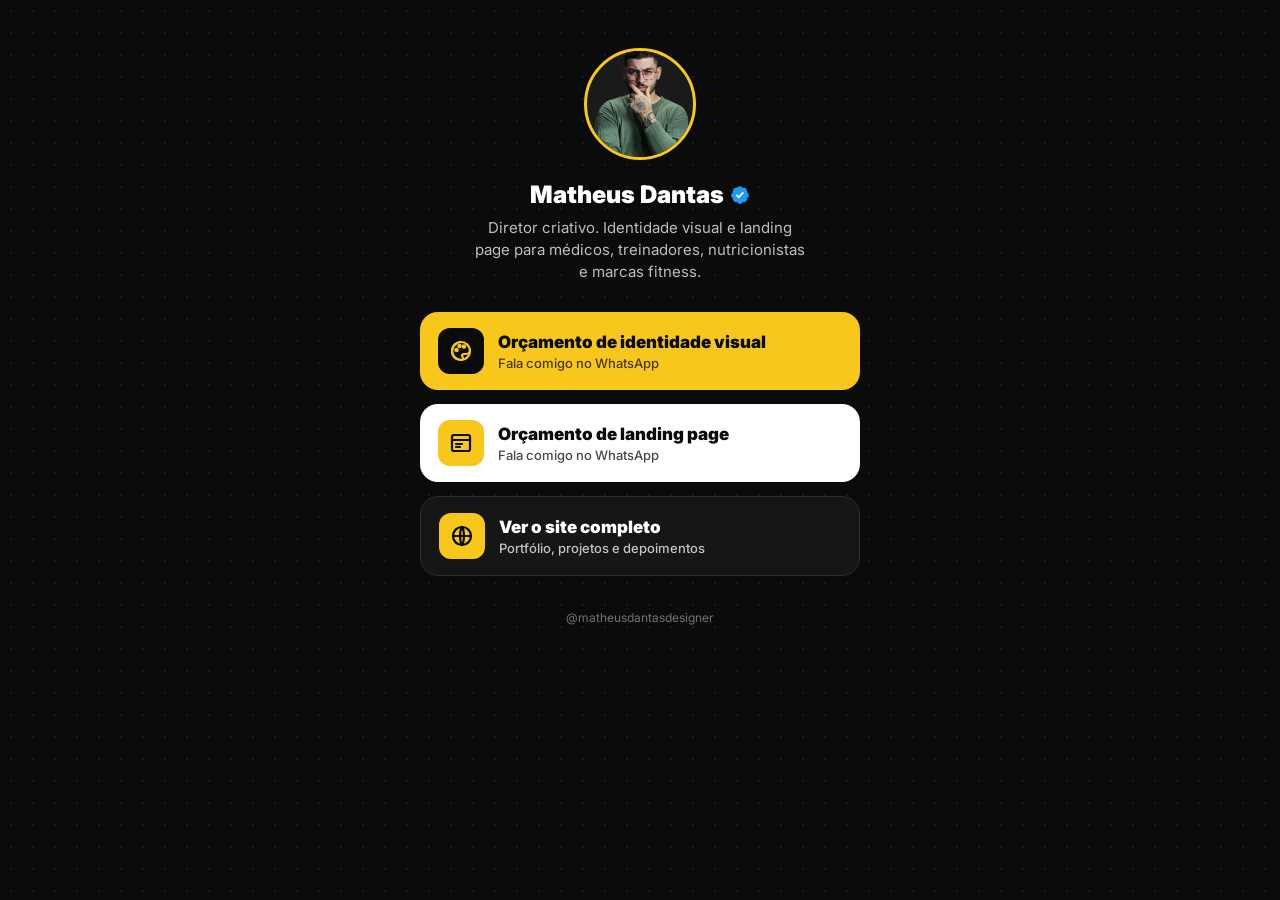
==== links/index.html @ d67ddf91 "Página de links para a bio do Instagram Co-Authored-By: Claude Opus 5.5 <noreply@anthropic.com> Clau" ====
<!DOCTYPE html>
<html lang="pt-BR"><head><meta charset="utf-8">
<meta name="viewport" content="width=device-width,initial-scale=1">
<title>Matheus Dantas | Links</title>
<meta name="description" content="Identidade visual e landing page para marcas de saúde e fitness.">
<meta property="og:title" content="Matheus Dantas | Diretor Criativo">
<meta property="og:image" content="https://matheusdantas.pages.dev/assets/matheus-recorte.webp">
<link rel="preconnect" href="https://fonts.googleapis.com"><link href="https://fonts.googleapis.com/css2?family=Inter:wght@500;700;900&display=swap" rel="stylesheet">
<style>
*{margin:0;box-sizing:border-box}
body{min-height:100vh;background:#0b0b0b;color:#fff;font-family:Inter,system-ui,sans-serif;display:flex;justify-content:center;padding:48px 20px 40px;
background-image:radial-gradient(#ffffff12 1.5px,transparent 1.5px);background-size:22px 22px}
main{width:100%;max-width:440px;text-align:center}
.av{width:112px;height:112px;border-radius:50%;object-fit:cover;object-position:50% 15%;border:3px solid #f7c71b;background:#1a1a1a}
h1{font-size:24px;font-weight:900;margin-top:16px;display:flex;align-items:center;justify-content:center;gap:6px}
h1 svg{width:20px;height:20px}
.bio{color:#b9bfc5;font-size:15px;line-height:1.45;margin:8px auto 0;max-width:330px}
nav{margin-top:30px;display:flex;flex-direction:column;gap:14px}
a.b{display:flex;align-items:center;gap:14px;text-decoration:none;border-radius:18px;padding:16px 18px;text-align:left;transition:transform .15s ease}
a.b:active{transform:scale(.98)}
a.b:focus-visible{outline:3px solid #fff;outline-offset:3px}
.ic{flex:none;width:46px;height:46px;border-radius:12px;display:flex;align-items:center;justify-content:center}
.t{font-weight:900;font-size:17px} .s{font-size:13px;margin-top:3px;opacity:.75;font-weight:500}
.y{background:#f7c71b;color:#0b0b0b} .y .ic{background:#0b0b0b}
.w{background:#fff;color:#0b0b0b} .w .ic{background:#f7c71b}
.k{background:#161616;color:#fff;border:1.5px solid #2c2c2c} .k .ic{background:#f7c71b}
footer{margin-top:34px;font-size:12px;color:#6d747b}
@media (prefers-reduced-motion:reduce){a.b{transition:none}}
</style></head><body><main>
<img class="av" src="/assets/matheus-recorte.webp" alt="Matheus Dantas">
<h1>Matheus Dantas <svg viewBox="0 0 24 24"><path fill="#1d9bf0" d="M22.5 12.5c0-1.58-.88-2.95-2.18-3.66.15-.44.23-.91.23-1.4 0-2.21-1.71-4-3.82-4-.47 0-.92.08-1.34.25C14.77 2.38 13.48 1.5 12 1.5s-2.76.88-3.39 2.19c-.42-.17-.87-.25-1.34-.25-2.11 0-3.82 1.79-3.82 4 0 .49.08.96.23 1.4C2.38 9.55 1.5 10.92 1.5 12.5c0 1.5.83 2.81 2.04 3.54-.04.24-.04.48-.04.72 0 2.21 1.71 4 3.82 4 .47 0 .92-.09 1.34-.25.63 1.31 1.92 2.19 3.34 2.19s2.71-.88 3.34-2.19c.42.16.87.25 1.34.25 2.11 0 3.82-1.79 3.82-4 0-.24 0-.48-.04-.72 1.21-.73 2.04-2.04 2.04-3.54z"/><path fill="#fff" d="M10.54 16.2 6.8 12.46l1.41-1.41 2.26 2.26 4.83-5.18 1.46 1.36z"/></svg></h1>
<p class="bio">Diretor criativo. Identidade visual e landing page para médicos, treinadores, nutricionistas e marcas fitness.</p>
<nav>
<a class="b y" href="https://wa.me/5521979514356?text=Ol%C3%A1%20Matheus%21%20Vim%20pelo%20seu%20Instagram%20e%20quero%20saber%20mais%20sobre%20identidade%20visual." target="_blank" rel="noopener"><span class="ic"><svg width="24" height="24" viewBox="0 0 24 24" fill="none" stroke="#f7c71b" stroke-width="2.2" stroke-linecap="round" stroke-linejoin="round"><circle cx="12" cy="12" r="9"/><path d="M12 3a9 9 0 0 0 0 18c1.5 0 2-1 2-2s-1-1.5-1-2.5 1-1.5 2-1.5h2a4 4 0 0 0 4-4"/><circle cx="7.5" cy="11" r="1.2" fill="#f7c71b"/><circle cx="10.5" cy="7" r="1.2" fill="#f7c71b"/><circle cx="15" cy="7.5" r="1.2" fill="#f7c71b"/></svg></span><span><div class="t">Orçamento de identidade visual</div><div class="s">Fala comigo no WhatsApp</div></span></a>
<a class="b w" href="https://wa.me/5521979514356?text=Ol%C3%A1%20Matheus%21%20Vim%20pelo%20seu%20Instagram%20e%20quero%20saber%20mais%20sobre%20landing%20page." target="_blank" rel="noopener"><span class="ic"><svg width="24" height="24" viewBox="0 0 24 24" fill="none" stroke="#0b0b0b" stroke-width="2.2" stroke-linecap="round" stroke-linejoin="round"><rect x="3" y="4" width="18" height="16" rx="2"/><path d="M3 9h18M7 13h6M7 16h4"/></svg></span><span><div class="t">Orçamento de landing page</div><div class="s">Fala comigo no WhatsApp</div></span></a>
<a class="b k" href="https://matheusdantas.pages.dev/"><span class="ic"><svg width="24" height="24" viewBox="0 0 24 24" fill="none" stroke="#0b0b0b" stroke-width="2.2" stroke-linecap="round" stroke-linejoin="round"><circle cx="12" cy="12" r="9"/><path d="M3 12h18M12 3c2.5 2.7 2.5 15.3 0 18M12 3c-2.5 2.7-2.5 15.3 0 18"/></svg></span><span><div class="t">Ver o site completo</div><div class="s">Portfólio, projetos e depoimentos</div></span></a>
</nav>
<footer>@matheusdantasdesigner</footer>
</main></body></html>
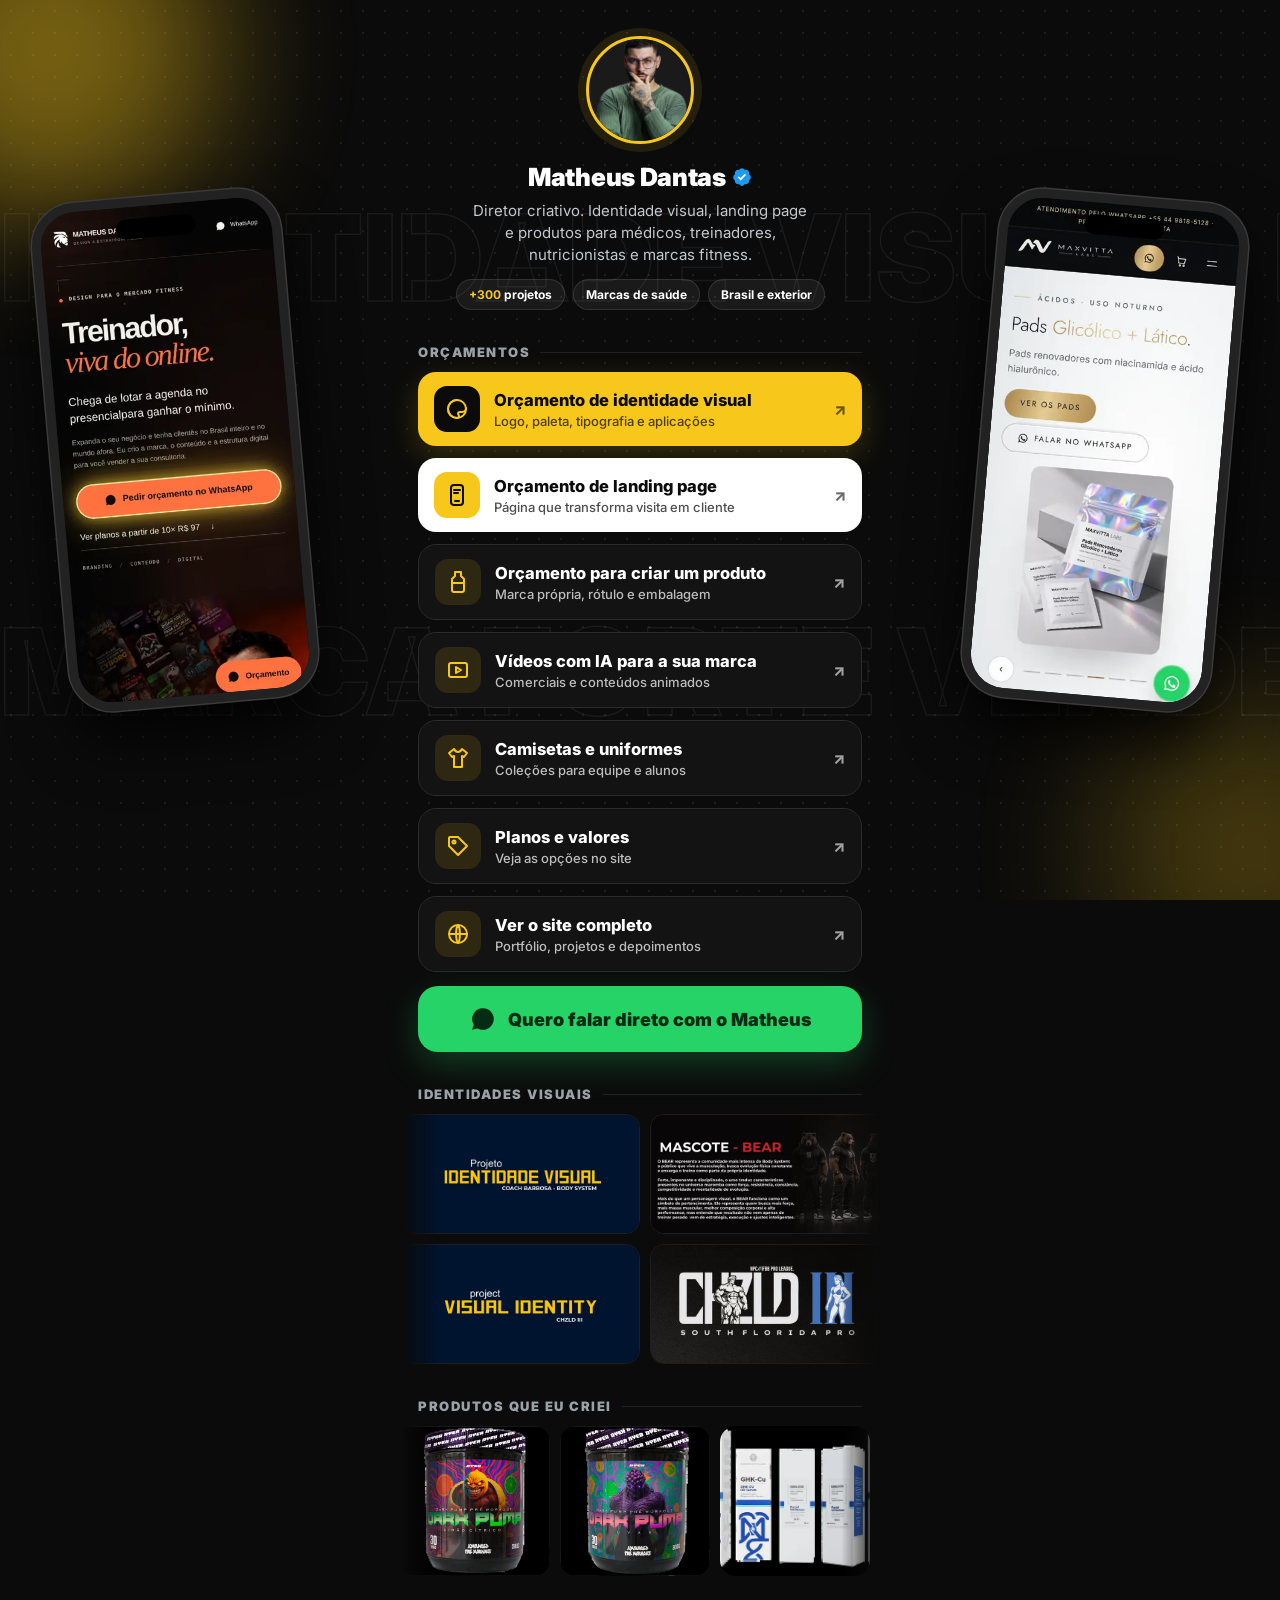
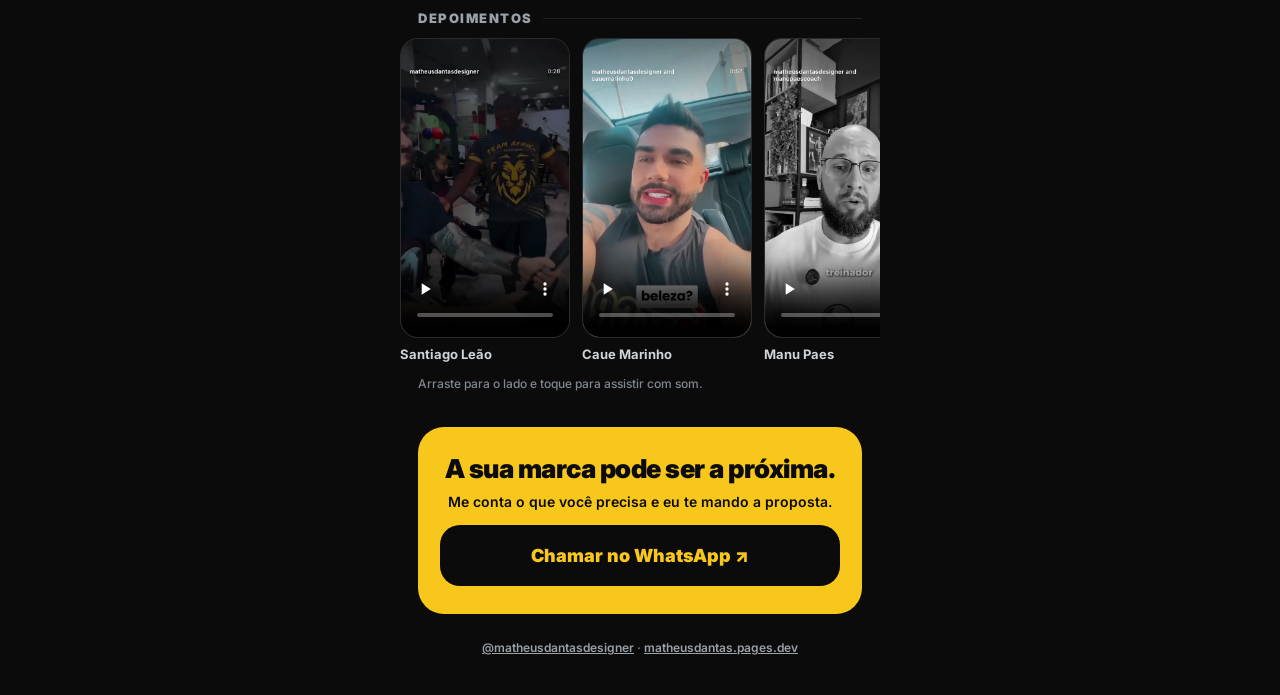
==== commit 32d5184e: "Página de links completa: mais opções, celulares, portfólio e depoimentos Co-Authored-By: Claude Opu" ====
--- a/links/index.html
+++ b/links/index.html
@@ -1,39 +1,115 @@
 <!DOCTYPE html>
 <html lang="pt-BR"><head><meta charset="utf-8">
-<meta name="viewport" content="width=device-width,initial-scale=1">
+<meta name="viewport" content="width=device-width,initial-scale=1,viewport-fit=cover">
 <title>Matheus Dantas | Links</title>
-<meta name="description" content="Identidade visual e landing page para marcas de saúde e fitness.">
+<meta name="description" content="Identidade visual, landing page e produtos para médicos, treinadores, nutricionistas e marcas fitness.">
 <meta property="og:title" content="Matheus Dantas | Diretor Criativo">
 <meta property="og:image" content="https://matheusdantas.pages.dev/assets/matheus-recorte.webp">
-<link rel="preconnect" href="https://fonts.googleapis.com"><link href="https://fonts.googleapis.com/css2?family=Inter:wght@500;700;900&display=swap" rel="stylesheet">
+<meta name="theme-color" content="#0b0b0b">
+<link rel="preconnect" href="https://fonts.googleapis.com"><link href="https://fonts.googleapis.com/css2?family=Inter:wght@500;600;800;900&display=swap" rel="stylesheet">
 <style>
+:root{--y:#f7c71b;--k:#0b0b0b}
 *{margin:0;box-sizing:border-box}
-body{min-height:100vh;background:#0b0b0b;color:#fff;font-family:Inter,system-ui,sans-serif;display:flex;justify-content:center;padding:48px 20px 40px;
-background-image:radial-gradient(#ffffff12 1.5px,transparent 1.5px);background-size:22px 22px}
-main{width:100%;max-width:440px;text-align:center}
-.av{width:112px;height:112px;border-radius:50%;object-fit:cover;object-position:50% 15%;border:3px solid #f7c71b;background:#1a1a1a}
-h1{font-size:24px;font-weight:900;margin-top:16px;display:flex;align-items:center;justify-content:center;gap:6px}
-h1 svg{width:20px;height:20px}
-.bio{color:#b9bfc5;font-size:15px;line-height:1.45;margin:8px auto 0;max-width:330px}
-nav{margin-top:30px;display:flex;flex-direction:column;gap:14px}
-a.b{display:flex;align-items:center;gap:14px;text-decoration:none;border-radius:18px;padding:16px 18px;text-align:left;transition:transform .15s ease}
-a.b:active{transform:scale(.98)}
-a.b:focus-visible{outline:3px solid #fff;outline-offset:3px}
-.ic{flex:none;width:46px;height:46px;border-radius:12px;display:flex;align-items:center;justify-content:center}
-.t{font-weight:900;font-size:17px} .s{font-size:13px;margin-top:3px;opacity:.75;font-weight:500}
-.y{background:#f7c71b;color:#0b0b0b} .y .ic{background:#0b0b0b}
-.w{background:#fff;color:#0b0b0b} .w .ic{background:#f7c71b}
-.k{background:#161616;color:#fff;border:1.5px solid #2c2c2c} .k .ic{background:#f7c71b}
-footer{margin-top:34px;font-size:12px;color:#6d747b}
-@media (prefers-reduced-motion:reduce){a.b{transition:none}}
-</style></head><body><main>
+html{scroll-behavior:smooth}
+body{background:var(--k);color:#fff;font-family:Inter,system-ui,sans-serif;overflow-x:hidden;-webkit-font-smoothing:antialiased}
+.bg{position:fixed;inset:0;z-index:0;pointer-events:none;overflow:hidden}
+.bg:before{content:"";position:absolute;inset:0;background-image:radial-gradient(#ffffff14 1.5px,transparent 1.5px);background-size:22px 22px}
+.orb{position:absolute;border-radius:50%;filter:blur(70px);opacity:.45}
+.o1{width:340px;height:340px;background:var(--y);top:-120px;left:-120px;animation:fl 14s ease-in-out infinite}
+.o2{width:300px;height:300px;background:#f7c71b88;bottom:-100px;right:-120px;animation:fl 18s ease-in-out infinite reverse}
+@keyframes fl{50%{transform:translate(60px,80px) scale(1.15)}}
+.ghost{position:absolute;left:0;white-space:nowrap;font:900 120px/1 Inter;color:transparent;-webkit-text-stroke:1.5px #ffffff10;animation:gh 60s linear infinite}
+@keyframes gh{to{transform:translateX(-50%)}}
+main{position:relative;z-index:2;max-width:480px;margin:0 auto;padding:36px 18px 40px}
+.top{text-align:center}
+.av{width:108px;height:108px;border-radius:50%;object-fit:cover;object-position:50% 12%;border:3px solid var(--y);background:#1a1a1a;box-shadow:0 0 0 8px #f7c71b1c}
+h1{font-size:25px;font-weight:900;margin-top:14px;display:flex;align-items:center;justify-content:center;gap:6px;letter-spacing:-.3px}
+.vf{width:20px;height:20px}
+.bio{color:#c3c8cd;font-size:15px;line-height:1.45;margin:8px auto 0;max-width:340px}
+.chips{display:flex;justify-content:center;gap:8px;margin-top:14px;flex-wrap:wrap}
+.chips span{font:700 12px Inter;padding:7px 12px;border-radius:30px;background:#ffffff10;border:1px solid #ffffff1c}
+.chips span b{color:var(--y)}
+.duo{display:flex;justify-content:center;gap:16px;margin:28px 0 6px;position:relative}
+.ph{width:148px;height:300px;border-radius:30px;background:#111;border:6px solid #222;box-shadow:0 0 0 1.5px #3a3a3a,0 30px 60px #000c;overflow:hidden;position:relative}
+.ph:before{content:"";position:absolute;top:7px;left:50%;width:46px;height:12px;margin-left:-23px;background:#000;border-radius:10px;z-index:2}
+.scr{position:absolute;inset:0;overflow:hidden;border-radius:24px}
+.scr img{width:100%;display:block;animation:sc 26s ease-in-out infinite alternate}
+.p2 .scr img{animation-duration:30s;animation-delay:-8s}
+@keyframes sc{0%,6%{transform:translateY(0)}100%{transform:translateY(calc(-100% + 288px))}}
+.duo .p1{transform:rotate(-6deg) translateY(10px)} .duo .p2{transform:rotate(6deg) translateY(10px)}
+.duo .lb{position:absolute;bottom:-14px;left:50%;transform:translateX(-50%);background:var(--y);color:var(--k);font:900 12px Inter;padding:7px 14px;border-radius:20px;white-space:nowrap;z-index:3}
+.side{display:none}
+h2{font:900 13px Inter;letter-spacing:1.5px;color:#9aa1a8;margin:34px 0 12px;display:flex;align-items:center;gap:10px}
+h2:after{content:"";flex:1;height:1px;background:#ffffff18}
+nav{display:flex;flex-direction:column;gap:12px}
+a.b{display:flex;align-items:center;gap:14px;text-decoration:none;border-radius:18px;padding:14px 16px;transition:transform .15s ease,box-shadow .15s ease}
+a.b:hover{transform:translateY(-2px)} a.b:active{transform:scale(.98)}
+a.b:focus-visible,.cta:focus-visible{outline:3px solid #fff;outline-offset:3px}
+.ic{flex:none;width:46px;height:46px;border-radius:13px;display:flex;align-items:center;justify-content:center}
+.ic svg{width:24px;height:24px}
+.tx{flex:1;display:flex;flex-direction:column} .tx b{font-size:16.5px;font-weight:800} .tx small{font-size:13px;margin-top:3px;opacity:.72;font-weight:500}
+.ar{font-weight:800;opacity:.6}
+.y{background:var(--y);color:var(--k);box-shadow:0 10px 30px #f7c71b33} .y .ic{background:var(--k);color:var(--y)}
+.w{background:#fff;color:var(--k)} .w .ic{background:var(--y);color:var(--k)}
+.k{background:#151515e6;color:#fff;border:1px solid #2b2b2b;backdrop-filter:blur(6px)} .k .ic{background:#f7c71b1f;color:var(--y)}
+.cta{display:flex;align-items:center;justify-content:center;gap:12px;margin-top:14px;border-radius:20px;padding:20px;background:#25d366;color:#062b14;text-decoration:none;font:900 18px Inter;box-shadow:0 12px 34px #25d36640;animation:pu 2.2s ease-in-out infinite}
+.cta svg{width:26px;height:26px}
+@keyframes pu{50%{transform:scale(1.025)}}
+.mq{overflow:hidden;margin:0 -18px;-webkit-mask:linear-gradient(90deg,transparent,#000 8%,#000 92%,transparent);mask:linear-gradient(90deg,transparent,#000 8%,#000 92%,transparent)}
+.mq+.mq{margin-top:10px}
+.tr{display:flex;gap:10px;width:max-content;animation:mv 50s linear infinite}
+.rev .tr{animation-direction:reverse}
+@keyframes mv{to{transform:translateX(-50%)}}
+.id img{height:120px;width:240px;object-fit:cover;border-radius:14px;border:1px solid #ffffff14}
+.pl img{height:150px;width:150px;object-fit:cover;border-radius:16px;background:#151515}
+.dep{display:flex;gap:12px;overflow-x:auto;scroll-snap-type:x mandatory;margin:0 -18px;padding:0 18px 6px;scrollbar-width:none}
+.dep::-webkit-scrollbar{display:none}
+.dep figure{flex:none;width:170px;scroll-snap-align:start}
+.dep video{width:170px;height:300px;object-fit:cover;border-radius:18px;background:#151515;border:1px solid #ffffff18;display:block}
+.dep figcaption{font:700 13px Inter;margin-top:8px;color:#d0d4d8}
+.hint{font:500 12px Inter;color:#80878e;margin-top:8px}
+.end{margin-top:36px;text-align:center;background:var(--y);color:var(--k);border-radius:26px;padding:28px 22px}
+.end h3{font:900 26px/1.1 Inter;letter-spacing:-.5px} .end p{font:600 14px/1.4 Inter;margin-top:8px}
+.end .cta{background:var(--k);color:var(--y);box-shadow:none;animation:none}
+footer{text-align:center;margin-top:26px;font:600 12px Inter;color:#6d747b} footer a{color:#9aa1a8}
+@media (min-width:1000px){
+ .duo{display:none}
+ .side{display:block;position:fixed;top:50%;z-index:1;transform:translateY(-50%)}
+ .side .ph{width:250px;height:510px;border-radius:44px;border-width:9px}
+ .side .ph:before{width:80px;height:20px;margin-left:-40px;top:12px}
+ .side .scr{border-radius:34px}
+ .side .scr img{animation-name:scD}
+ @keyframes scD{0%,6%{transform:translateY(0)}100%{transform:translateY(calc(-100% + 492px))}}
+ .sl{left:calc(50% - 590px)} .sl .ph{transform:rotate(-5deg)}
+ .sr{right:calc(50% - 590px)} .sr .ph{transform:rotate(5deg)}
+}
+@media (prefers-reduced-motion:reduce){*{animation:none!important;transition:none!important}}
+</style></head><body>
+<div class="bg"><div class="orb o1"></div><div class="orb o2"></div>
+<div class="ghost" style="top:22%">IDENTIDADE VISUAL · LANDING PAGE · PRODUTO · IDENTIDADE VISUAL · LANDING PAGE · PRODUTO · </div>
+<div class="ghost" style="top:68%;animation-direction:reverse">MARCA FORTE VENDE MAIS · MARCA FORTE VENDE MAIS · MARCA FORTE VENDE MAIS · </div></div>
+<div class="side sl"><div class="ph p1"><div class="scr"><img src="lp1.webp" alt="Landing page criada por Matheus Dantas"></div></div></div><div class="side sr"><div class="ph p2"><div class="scr"><img src="lp2.webp" alt="Landing page criada por Matheus Dantas"></div></div></div>
+<main>
+<header class="top">
 <img class="av" src="/assets/matheus-recorte.webp" alt="Matheus Dantas">
-<h1>Matheus Dantas <svg viewBox="0 0 24 24"><path fill="#1d9bf0" d="M22.5 12.5c0-1.58-.88-2.95-2.18-3.66.15-.44.23-.91.23-1.4 0-2.21-1.71-4-3.82-4-.47 0-.92.08-1.34.25C14.77 2.38 13.48 1.5 12 1.5s-2.76.88-3.39 2.19c-.42-.17-.87-.25-1.34-.25-2.11 0-3.82 1.79-3.82 4 0 .49.08.96.23 1.4C2.38 9.55 1.5 10.92 1.5 12.5c0 1.5.83 2.81 2.04 3.54-.04.24-.04.48-.04.72 0 2.21 1.71 4 3.82 4 .47 0 .92-.09 1.34-.25.63 1.31 1.92 2.19 3.34 2.19s2.71-.88 3.34-2.19c.42.16.87.25 1.34.25 2.11 0 3.82-1.79 3.82-4 0-.24 0-.48-.04-.72 1.21-.73 2.04-2.04 2.04-3.54z"/><path fill="#fff" d="M10.54 16.2 6.8 12.46l1.41-1.41 2.26 2.26 4.83-5.18 1.46 1.36z"/></svg></h1>
-<p class="bio">Diretor criativo. Identidade visual e landing page para médicos, treinadores, nutricionistas e marcas fitness.</p>
-<nav>
-<a class="b y" href="https://wa.me/5521979514356?text=Ol%C3%A1%20Matheus%21%20Vim%20pelo%20seu%20Instagram%20e%20quero%20saber%20mais%20sobre%20identidade%20visual." target="_blank" rel="noopener"><span class="ic"><svg width="24" height="24" viewBox="0 0 24 24" fill="none" stroke="#f7c71b" stroke-width="2.2" stroke-linecap="round" stroke-linejoin="round"><circle cx="12" cy="12" r="9"/><path d="M12 3a9 9 0 0 0 0 18c1.5 0 2-1 2-2s-1-1.5-1-2.5 1-1.5 2-1.5h2a4 4 0 0 0 4-4"/><circle cx="7.5" cy="11" r="1.2" fill="#f7c71b"/><circle cx="10.5" cy="7" r="1.2" fill="#f7c71b"/><circle cx="15" cy="7.5" r="1.2" fill="#f7c71b"/></svg></span><span><div class="t">Orçamento de identidade visual</div><div class="s">Fala comigo no WhatsApp</div></span></a>
-<a class="b w" href="https://wa.me/5521979514356?text=Ol%C3%A1%20Matheus%21%20Vim%20pelo%20seu%20Instagram%20e%20quero%20saber%20mais%20sobre%20landing%20page." target="_blank" rel="noopener"><span class="ic"><svg width="24" height="24" viewBox="0 0 24 24" fill="none" stroke="#0b0b0b" stroke-width="2.2" stroke-linecap="round" stroke-linejoin="round"><rect x="3" y="4" width="18" height="16" rx="2"/><path d="M3 9h18M7 13h6M7 16h4"/></svg></span><span><div class="t">Orçamento de landing page</div><div class="s">Fala comigo no WhatsApp</div></span></a>
-<a class="b k" href="https://matheusdantas.pages.dev/"><span class="ic"><svg width="24" height="24" viewBox="0 0 24 24" fill="none" stroke="#0b0b0b" stroke-width="2.2" stroke-linecap="round" stroke-linejoin="round"><circle cx="12" cy="12" r="9"/><path d="M3 12h18M12 3c2.5 2.7 2.5 15.3 0 18M12 3c-2.5 2.7-2.5 15.3 0 18"/></svg></span><span><div class="t">Ver o site completo</div><div class="s">Portfólio, projetos e depoimentos</div></span></a>
-</nav>
-<footer>@matheusdantasdesigner</footer>
-</main></body></html>+<h1>Matheus Dantas <svg class="vf" viewBox="0 0 24 24"><path fill="#1d9bf0" d="M22.5 12.5c0-1.58-.88-2.95-2.18-3.66.15-.44.23-.91.23-1.4 0-2.21-1.71-4-3.82-4-.47 0-.92.08-1.34.25C14.77 2.38 13.48 1.5 12 1.5s-2.76.88-3.39 2.19c-.42-.17-.87-.25-1.34-.25-2.11 0-3.82 1.79-3.82 4 0 .49.08.96.23 1.4C2.38 9.55 1.5 10.92 1.5 12.5c0 1.5.83 2.81 2.04 3.54-.04.24-.04.48-.04.72 0 2.21 1.71 4 3.82 4 .47 0 .92-.09 1.34-.25.63 1.31 1.92 2.19 3.34 2.19s2.71-.88 3.34-2.19c.42.16.87.25 1.34.25 2.11 0 3.82-1.79 3.82-4 0-.24 0-.48-.04-.72 1.21-.73 2.04-2.04 2.04-3.54z"/><path fill="#fff" d="M10.54 16.2 6.8 12.46l1.41-1.41 2.26 2.26 4.83-5.18 1.46 1.36z"/></svg></h1>
+<p class="bio">Diretor criativo. Identidade visual, landing page e produtos para médicos, treinadores, nutricionistas e marcas fitness.</p>
+<div class="chips"><span><b>+300</b> projetos</span><span>Marcas de saúde</span><span>Brasil e exterior</span></div>
+</header>
+<div class="duo"><div class="ph p1"><div class="scr"><img src="lp1.webp" alt="Landing page criada por Matheus Dantas"></div></div><div class="ph p2"><div class="scr"><img src="lp2.webp" alt="Landing page criada por Matheus Dantas"></div></div><span class="lb">LANDING PAGES QUE EU CRIEI</span></div>
+<h2>ORÇAMENTOS</h2>
+<nav><a class="b y" href="https://wa.me/5521979514356?text=Ol%C3%A1%20Matheus%21%20Vim%20pelo%20seu%20Instagram%20e%20quero%20saber%20mais%20sobre%20identidade%20visual." target=_blank rel=noopener><span class="ic"><svg viewBox="0 0 24 24" fill="none" stroke="currentColor" stroke-width="2" stroke-linecap="round" stroke-linejoin="round"><circle cx="12" cy="12" r="9"/><path d="M12 3a9 9 0 0 0 0 18c1.5 0 2-1 2-2s-1-1.5-1-2.5 1-1.5 2-1.5h2a4 4 0 0 0 4-4"/></svg></span><span class="tx"><b>Orçamento de identidade visual</b><small>Logo, paleta, tipografia e aplicações</small></span><span class="ar">↗</span></a><a class="b w" href="https://wa.me/5521979514356?text=Ol%C3%A1%20Matheus%21%20Vim%20pelo%20seu%20Instagram%20e%20quero%20saber%20mais%20sobre%20landing%20page." target=_blank rel=noopener><span class="ic"><svg viewBox="0 0 24 24" fill="none" stroke="currentColor" stroke-width="2" stroke-linecap="round" stroke-linejoin="round"><rect x="6" y="2" width="12" height="20" rx="3"/><path d="M10 18h4M9 7h6M9 10h4"/></svg></span><span class="tx"><b>Orçamento de landing page</b><small>Página que transforma visita em cliente</small></span><span class="ar">↗</span></a><a class="b k" href="https://wa.me/5521979514356?text=Ol%C3%A1%20Matheus%21%20Vim%20pelo%20seu%20Instagram%20e%20quero%20criar%20um%20produto%20com%20a%20minha%20marca." target=_blank rel=noopener><span class="ic"><svg viewBox="0 0 24 24" fill="none" stroke="currentColor" stroke-width="2" stroke-linecap="round" stroke-linejoin="round"><path d="M9 2h6v4l3 3v11a2 2 0 0 1-2 2H8a2 2 0 0 1-2-2V9l3-3z"/><path d="M6 13h12"/></svg></span><span class="tx"><b>Orçamento para criar um produto</b><small>Marca própria, rótulo e embalagem</small></span><span class="ar">↗</span></a><a class="b k" href="https://wa.me/5521979514356?text=Ol%C3%A1%20Matheus%21%20Vim%20pelo%20seu%20Instagram%20e%20quero%20v%C3%ADdeos%20com%20IA%20para%20a%20minha%20marca." target=_blank rel=noopener><span class="ic"><svg viewBox="0 0 24 24" fill="none" stroke="currentColor" stroke-width="2" stroke-linecap="round" stroke-linejoin="round"><rect x="3" y="5" width="18" height="14" rx="2"/><path d="M10 9l5 3-5 3z"/></svg></span><span class="tx"><b>Vídeos com IA para a sua marca</b><small>Comerciais e conteúdos animados</small></span><span class="ar">↗</span></a><a class="b k" href="https://wa.me/5521979514356?text=Ol%C3%A1%20Matheus%21%20Vim%20pelo%20seu%20Instagram%20e%20quero%20camisetas%20para%20a%20minha%20marca." target=_blank rel=noopener><span class="ic"><svg viewBox="0 0 24 24" fill="none" stroke="currentColor" stroke-width="2" stroke-linecap="round" stroke-linejoin="round"><path d="M8 3l-5 4 3 4 2-1v11h8V10l2 1 3-4-5-4c-1 2-2.5 3-4 3s-3-1-4-3z"/></svg></span><span class="tx"><b>Camisetas e uniformes</b><small>Coleções para equipe e alunos</small></span><span class="ar">↗</span></a><a class="b k" href="https://matheusdantas.pages.dev/#ofertas" target=_blank rel=noopener><span class="ic"><svg viewBox="0 0 24 24" fill="none" stroke="currentColor" stroke-width="2" stroke-linecap="round" stroke-linejoin="round"><path d="M3 12V4a1 1 0 0 1 1-1h8l9 9-9 9z"/><circle cx="8" cy="8" r="1.5"/></svg></span><span class="tx"><b>Planos e valores</b><small>Veja as opções no site</small></span><span class="ar">↗</span></a><a class="b k" href="https://matheusdantas.pages.dev/" target=_blank rel=noopener><span class="ic"><svg viewBox="0 0 24 24" fill="none" stroke="currentColor" stroke-width="2" stroke-linecap="round" stroke-linejoin="round"><circle cx="12" cy="12" r="9"/><path d="M3 12h18M12 3c2.5 2.7 2.5 15.3 0 18M12 3c-2.5 2.7-2.5 15.3 0 18"/></svg></span><span class="tx"><b>Ver o site completo</b><small>Portfólio, projetos e depoimentos</small></span><span class="ar">↗</span></a></nav>
+<a class="cta" href="https://wa.me/5521979514356?text=Ol%C3%A1%20Matheus%21%20Vim%20pelo%20seu%20Instagram%20e%20quero%20falar%20com%20voc%C3%AA." target="_blank" rel="noopener"><svg viewBox="0 0 24 24"><path fill="currentColor" d="M12 2a10 10 0 0 0-8.6 15.1L2 22l5-1.3A10 10 0 1 0 12 2Zm4.5 12.1c-.2-.1-1.5-.7-1.7-.8s-.4-.1-.6.1-.6.8-.8 1-.3.2-.5.1a6.7 6.7 0 0 1-3.3-2.9c-.3-.4.3-.4.7-1.3.1-.2 0-.3 0-.4l-.8-1.8c-.2-.5-.4-.4-.6-.4h-.5a1 1 0 0 0-.7.3 3 3 0 0 0-.9 2.2 5.2 5.2 0 0 0 1.1 2.8 11.9 11.9 0 0 0 4.6 4c1.7.7 2.4.8 3.2.7a2.8 2.8 0 0 0 1.8-1.3 2.3 2.3 0 0 0 .2-1.3c-.1-.1-.3-.2-.5-.3Z"/></svg>Quero falar direto com o Matheus</a>
+<h2>IDENTIDADES VISUAIS</h2>
+<div class="mq id"><div class="tr"><img src="g/barbosa-1.webp" alt="" loading="lazy" class=""><img src="g/barbosa-4.webp" alt="" loading="lazy" class=""><img src="g/barbosa-6.webp" alt="" loading="lazy" class=""><img src="g/barbosa-9.webp" alt="" loading="lazy" class=""><img src="g/bestbuilt-1.webp" alt="" loading="lazy" class=""><img src="g/bestbuilt-3.webp" alt="" loading="lazy" class=""><img src="g/bestbuilt-4.webp" alt="" loading="lazy" class=""><img src="g/bestbuilt-6.webp" alt="" loading="lazy" class=""><img src="g/caroline-1.webp" alt="" loading="lazy" class=""><img src="g/caroline-2.webp" alt="" loading="lazy" class=""><img src="g/caroline-3.webp" alt="" loading="lazy" class=""><img src="g/caroline-4.webp" alt="" loading="lazy" class=""><img src="g/barbosa-1.webp" alt="" loading="lazy" class=""><img src="g/barbosa-4.webp" alt="" loading="lazy" class=""><img src="g/barbosa-6.webp" alt="" loading="lazy" class=""><img src="g/barbosa-9.webp" alt="" loading="lazy" class=""><img src="g/bestbuilt-1.webp" alt="" loading="lazy" class=""><img src="g/bestbuilt-3.webp" alt="" loading="lazy" class=""><img src="g/bestbuilt-4.webp" alt="" loading="lazy" class=""><img src="g/bestbuilt-6.webp" alt="" loading="lazy" class=""><img src="g/caroline-1.webp" alt="" loading="lazy" class=""><img src="g/caroline-2.webp" alt="" loading="lazy" class=""><img src="g/caroline-3.webp" alt="" loading="lazy" class=""><img src="g/caroline-4.webp" alt="" loading="lazy" class=""></div></div><div class="mq id rev"><div class="tr"><img src="g/chzld-1.webp" alt="" loading="lazy" class=""><img src="g/chzld-3.webp" alt="" loading="lazy" class=""><img src="g/chzld-5.webp" alt="" loading="lazy" class=""><img src="g/chzld-6.webp" alt="" loading="lazy" class=""><img src="g/neuroceptix-1.webp" alt="" loading="lazy" class=""><img src="g/neuroceptix-2.webp" alt="" loading="lazy" class=""><img src="g/neuroceptix-3.webp" alt="" loading="lazy" class=""><img src="g/neuroceptix-4.webp" alt="" loading="lazy" class=""><img src="g/zonta-1.webp" alt="" loading="lazy" class=""><img src="g/zonta-2.webp" alt="" loading="lazy" class=""><img src="g/zonta-3.webp" alt="" loading="lazy" class=""><img src="g/zonta-4.webp" alt="" loading="lazy" class=""><img src="g/c-halloween.webp" alt="" loading="lazy" class=""><img src="g/c-hepa.webp" alt="" loading="lazy" class=""><img src="g/c-mascote.webp" alt="" loading="lazy" class=""><img src="g/c-rotulos.webp" alt="" loading="lazy" class=""><img src="g/c-whey.webp" alt="" loading="lazy" class=""><img src="g/chzld-1.webp" alt="" loading="lazy" class=""><img src="g/chzld-3.webp" alt="" loading="lazy" class=""><img src="g/chzld-5.webp" alt="" loading="lazy" class=""><img src="g/chzld-6.webp" alt="" loading="lazy" class=""><img src="g/neuroceptix-1.webp" alt="" loading="lazy" class=""><img src="g/neuroceptix-2.webp" alt="" loading="lazy" class=""><img src="g/neuroceptix-3.webp" alt="" loading="lazy" class=""><img src="g/neuroceptix-4.webp" alt="" loading="lazy" class=""><img src="g/zonta-1.webp" alt="" loading="lazy" class=""><img src="g/zonta-2.webp" alt="" loading="lazy" class=""><img src="g/zonta-3.webp" alt="" loading="lazy" class=""><img src="g/zonta-4.webp" alt="" loading="lazy" class=""><img src="g/c-halloween.webp" alt="" loading="lazy" class=""><img src="g/c-hepa.webp" alt="" loading="lazy" class=""><img src="g/c-mascote.webp" alt="" loading="lazy" class=""><img src="g/c-rotulos.webp" alt="" loading="lazy" class=""><img src="g/c-whey.webp" alt="" loading="lazy" class=""></div></div>
+<h2>PRODUTOS QUE EU CRIEI</h2>
+<div class="mq pl"><div class="tr"><img src="g/pl-dark-pump-limao.webp" alt="" loading="lazy" class=""><img src="g/pl-dark-pump-uva.webp" alt="" loading="lazy" class=""><img src="g/pl-ghk-cu-serum.webp" alt="" loading="lazy" class=""><img src="g/pl-mcz-muscle-gold.webp" alt="" loading="lazy" class=""><img src="g/pl-neuroceptix-viais.webp" alt="" loading="lazy" class=""><img src="g/pl-nyer-whey.webp" alt="" loading="lazy" class=""><img src="g/pl-dark-pump-limao.webp" alt="" loading="lazy" class=""><img src="g/pl-dark-pump-uva.webp" alt="" loading="lazy" class=""><img src="g/pl-ghk-cu-serum.webp" alt="" loading="lazy" class=""><img src="g/pl-mcz-muscle-gold.webp" alt="" loading="lazy" class=""><img src="g/pl-neuroceptix-viais.webp" alt="" loading="lazy" class=""><img src="g/pl-nyer-whey.webp" alt="" loading="lazy" class=""></div></div>
+<h2>DEPOIMENTOS</h2>
+<div class="dep"><figure><video src="/assets/depoimentos/santiago-leao.mp4" poster="/assets/depoimentos/santiago-leao.webp" preload="none" playsinline controls aria-label="Depoimento de Santiago Leão"></video><figcaption>Santiago Leão</figcaption></figure><figure><video src="/assets/depoimentos/caue-marinho.mp4" poster="/assets/depoimentos/caue-marinho.webp" preload="none" playsinline controls aria-label="Depoimento de Caue Marinho"></video><figcaption>Caue Marinho</figcaption></figure><figure><video src="/assets/depoimentos/manu-paes.mp4" poster="/assets/depoimentos/manu-paes.webp" preload="none" playsinline controls aria-label="Depoimento de Manu Paes"></video><figcaption>Manu Paes</figcaption></figure><figure><video src="/assets/depoimentos/yannis-stamoulis.mp4" poster="/assets/depoimentos/yannis-stamoulis.webp" preload="none" playsinline controls aria-label="Depoimento de Yannis Stamoulis"></video><figcaption>Yannis Stamoulis</figcaption></figure><figure><video src="/assets/depoimentos/leo-ruotolo.mp4" poster="/assets/depoimentos/leo-ruotolo.webp" preload="none" playsinline controls aria-label="Depoimento de Leo Ruotolo"></video><figcaption>Leo Ruotolo</figcaption></figure><figure><video src="/assets/depoimentos/mathias.mp4" poster="/assets/depoimentos/mathias.webp" preload="none" playsinline controls aria-label="Depoimento de Mathias"></video><figcaption>Mathias</figcaption></figure></div>
+<p class="hint">Arraste para o lado e toque para assistir com som.</p>
+<section class="end"><h3>A sua marca pode ser a próxima.</h3><p>Me conta o que você precisa e eu te mando a proposta.</p>
+<a class="cta" href="https://wa.me/5521979514356?text=Ol%C3%A1%20Matheus%21%20Vim%20pelo%20seu%20Instagram%20e%20quero%20falar%20com%20voc%C3%AA." target="_blank" rel="noopener">Chamar no WhatsApp ↗</a></section>
+<footer><a href="https://instagram.com/matheusdantasdesigner" target="_blank" rel="noopener">@matheusdantasdesigner</a> · <a href="https://matheusdantas.pages.dev/">matheusdantas.pages.dev</a></footer>
+</main>
+<script>document.querySelectorAll('.dep video').forEach(v=>v.addEventListener('play',()=>document.querySelectorAll('.dep video').forEach(o=>{if(o!==v)o.pause()})))</script>
+</body></html>
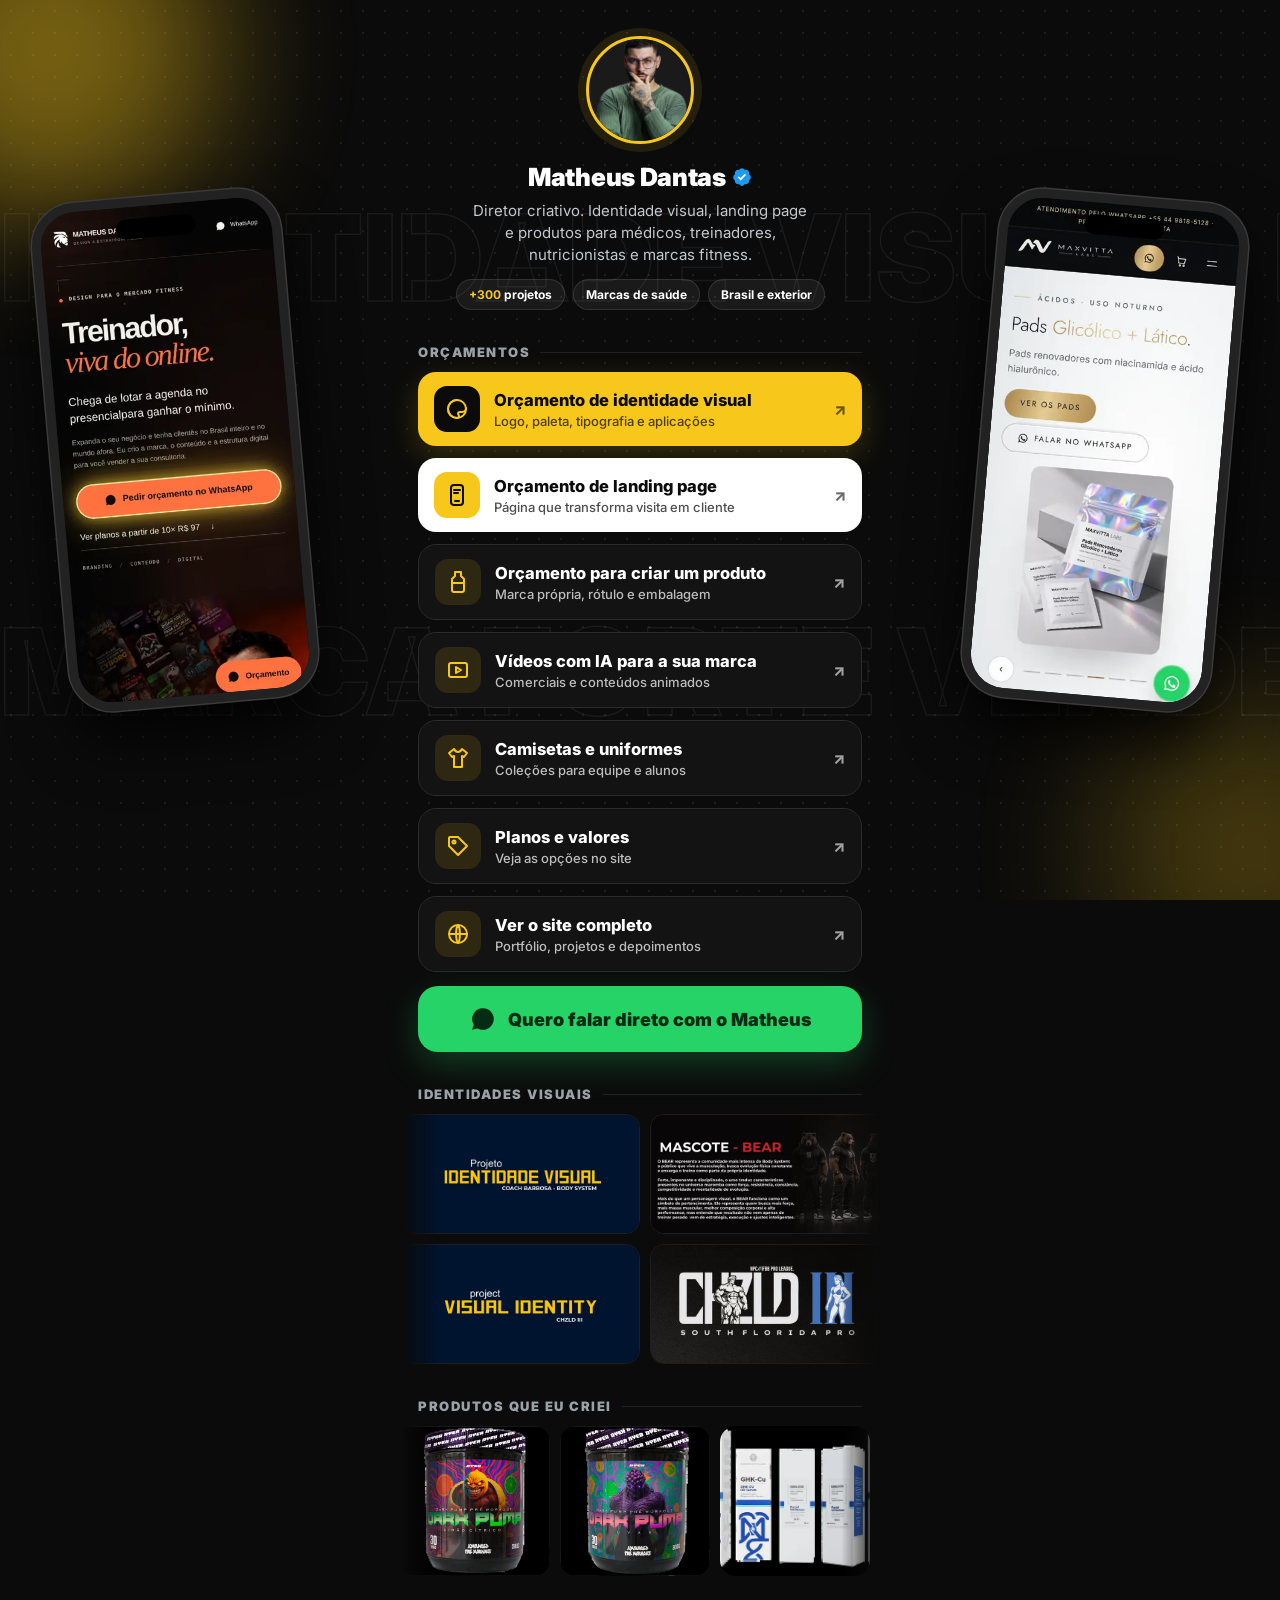
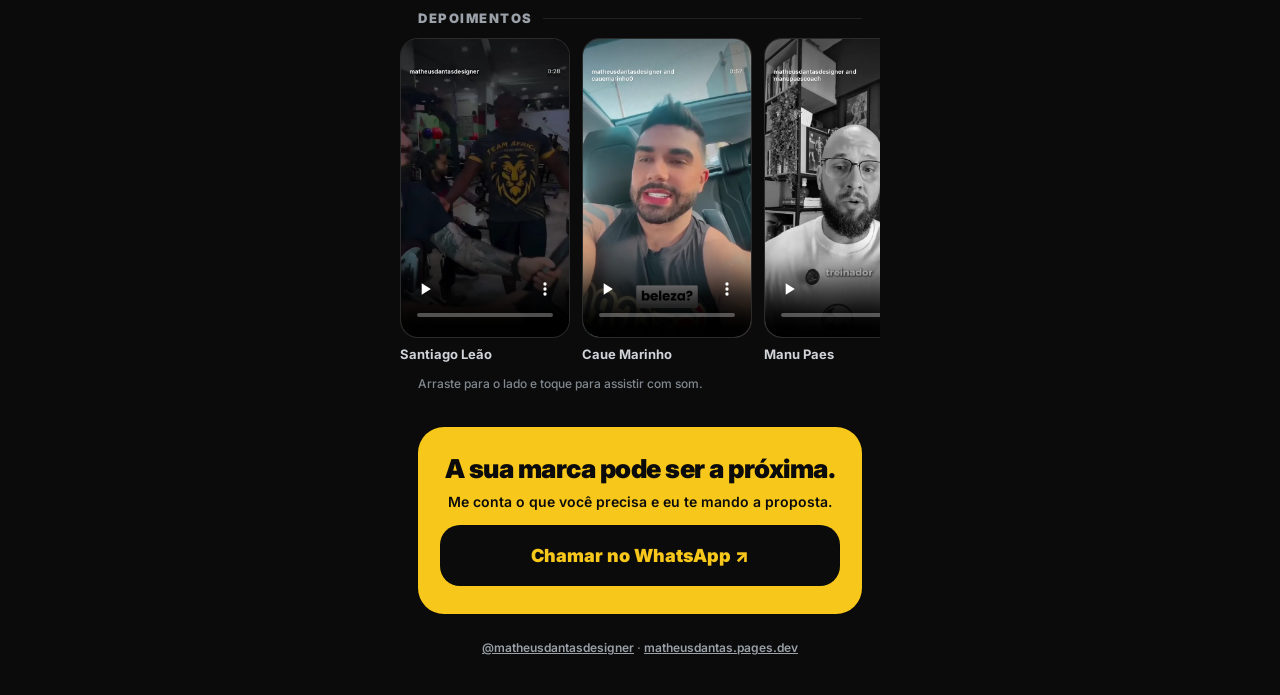
==== commit 913e853b: "Ajuste dos celulares laterais Co-Authored-By: Claude Opus 5.5 <noreply@anthropic.com> Claude-Session" ====
--- a/links/index.html
+++ b/links/index.html
@@ -72,7 +72,7 @@
 .end h3{font:900 26px/1.1 Inter;letter-spacing:-.5px} .end p{font:600 14px/1.4 Inter;margin-top:8px}
 .end .cta{background:var(--k);color:var(--y);box-shadow:none;animation:none}
 footer{text-align:center;margin-top:26px;font:600 12px Inter;color:#6d747b} footer a{color:#9aa1a8}
-@media (min-width:1000px){
+@media (min-width:1220px){
  .duo{display:none}
  .side{display:block;position:fixed;top:50%;z-index:1;transform:translateY(-50%)}
  .side .ph{width:250px;height:510px;border-radius:44px;border-width:9px}
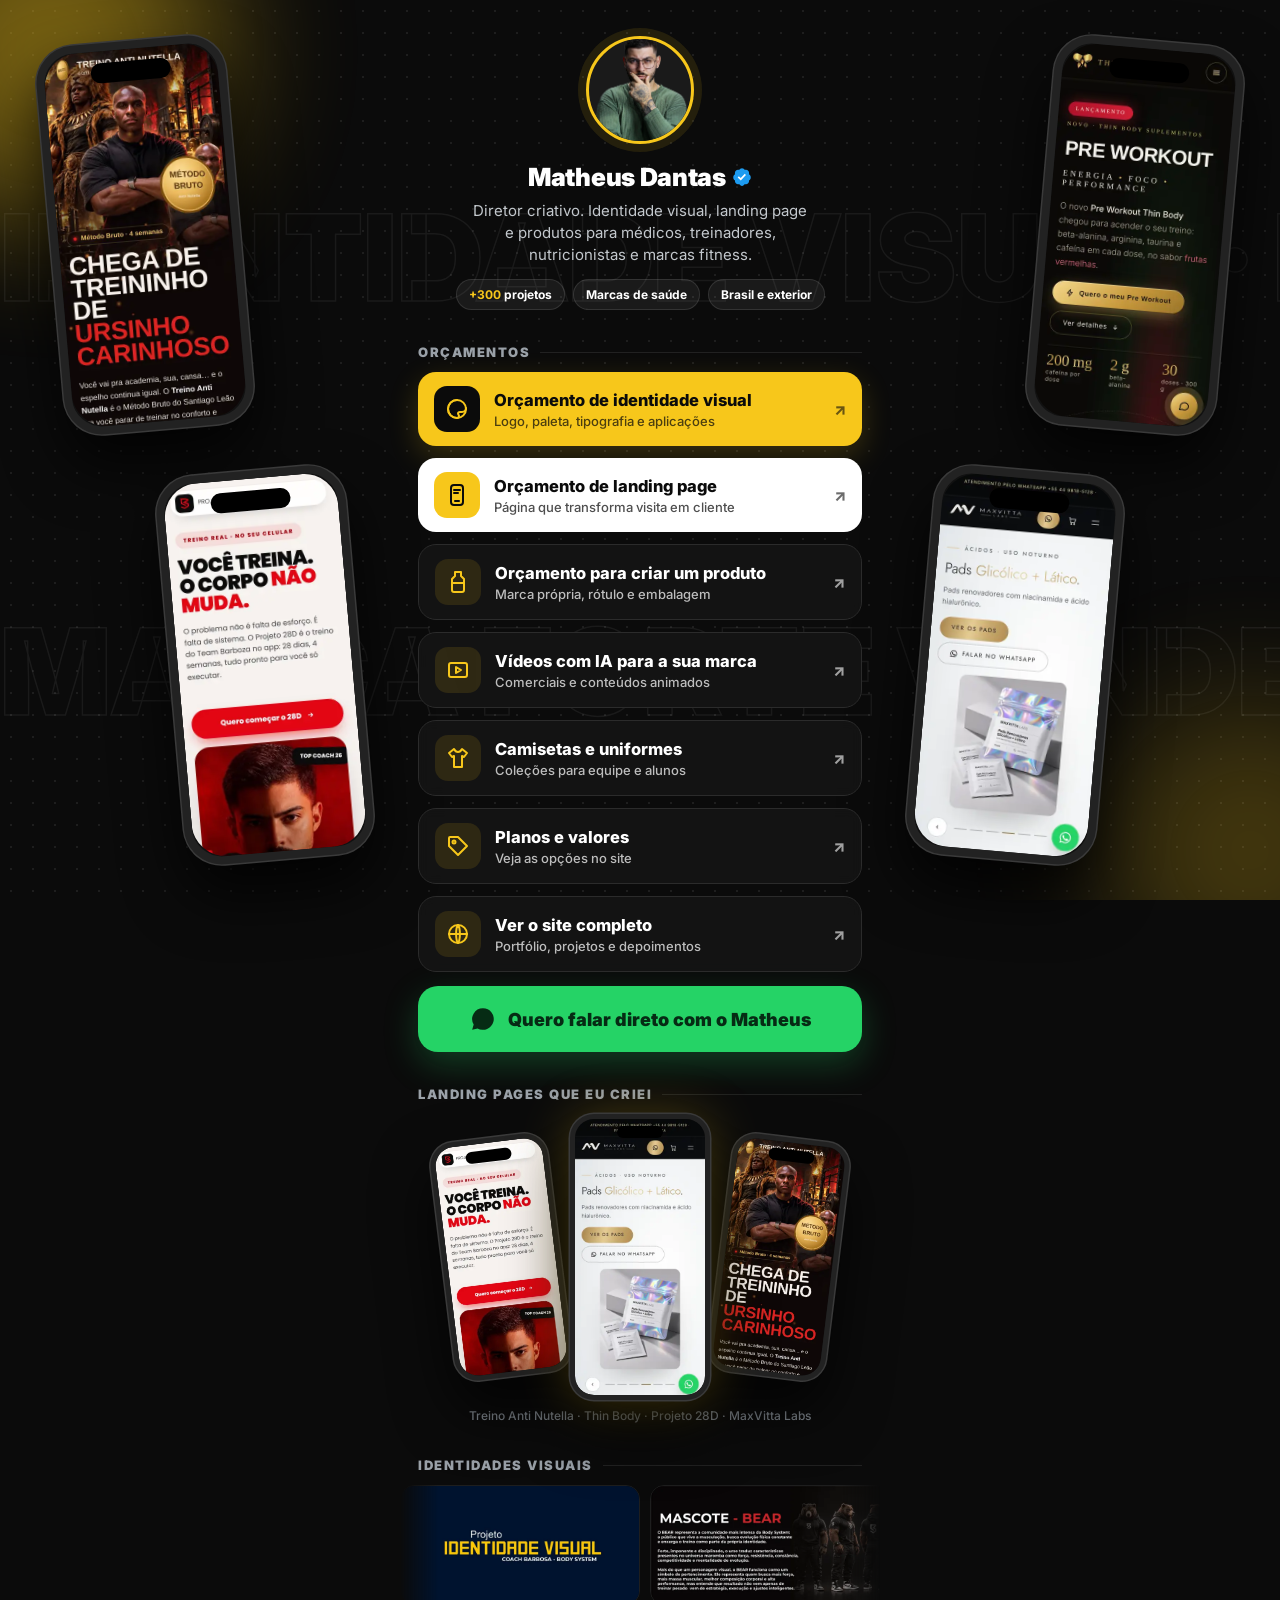
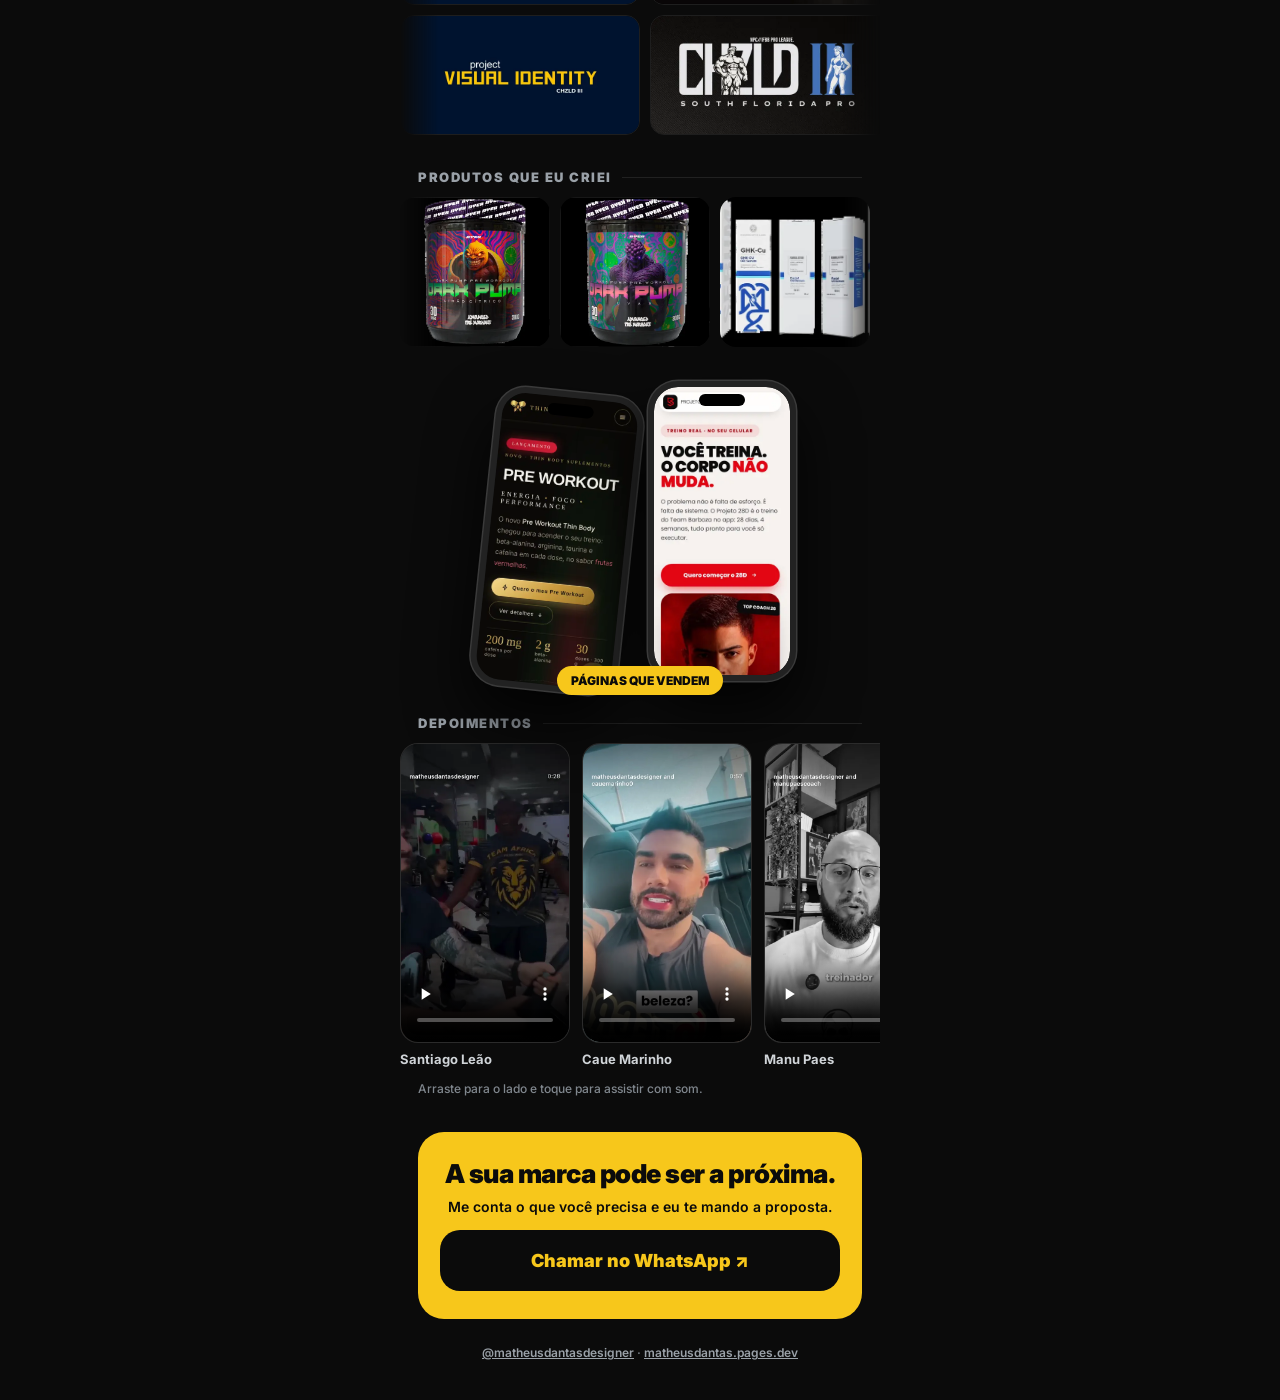
==== commit 1c12e02a: "Links: landing pages de clientes e mais celulares Co-Authored-By: Claude Opus 5.5 <noreply@anthropic" ====
--- a/links/index.html
+++ b/links/index.html
@@ -38,6 +38,16 @@
 @keyframes sc{0%,6%{transform:translateY(0)}100%{transform:translateY(calc(-100% + 288px))}}
 .duo .p1{transform:rotate(-6deg) translateY(10px)} .duo .p2{transform:rotate(6deg) translateY(10px)}
 .duo .lb{position:absolute;bottom:-14px;left:50%;transform:translateX(-50%);background:var(--y);color:var(--k);font:900 12px Inter;padding:7px 14px;border-radius:20px;white-space:nowrap;z-index:3}
+.p3 .scr img{animation-duration:28s;animation-delay:-14s}.p4 .scr img{animation-duration:34s;animation-delay:-4s}
+.trio{display:flex;justify-content:center;align-items:center;gap:10px;margin:6px -10px 0}
+.trio .ph{width:118px;height:240px;border-radius:24px;border-width:5px}
+.trio .ph .scr{border-radius:19px}
+.trio .ph .scr img{animation-name:scT}
+@keyframes scT{0%,6%{transform:translateY(0)}100%{transform:translateY(calc(-100% + 230px))}}
+.trio .mid{width:140px;height:286px;z-index:2;box-shadow:0 0 0 1.5px #3a3a3a,0 0 50px #f7c71b40,0 30px 60px #000c}
+.trio .mid .scr img{animation-name:sc}
+.trio .p3{transform:rotate(-7deg)}.trio .p1{transform:rotate(7deg)}
+.duo2{margin-top:34px}
 .side{display:none}
 h2{font:900 13px Inter;letter-spacing:1.5px;color:#9aa1a8;margin:34px 0 12px;display:flex;align-items:center;gap:10px}
 h2:after{content:"";flex:1;height:1px;background:#ffffff18}
@@ -73,22 +83,22 @@
 .end .cta{background:var(--k);color:var(--y);box-shadow:none;animation:none}
 footer{text-align:center;margin-top:26px;font:600 12px Inter;color:#6d747b} footer a{color:#9aa1a8}
 @media (min-width:1220px){
- .duo{display:none}
- .side{display:block;position:fixed;top:50%;z-index:1;transform:translateY(-50%)}
- .side .ph{width:250px;height:510px;border-radius:44px;border-width:9px}
+ .duo:not(.duo2){display:none}
+ .side{display:flex;flex-direction:column;gap:40px;position:fixed;top:50%;z-index:1;transform:translateY(-50%)}
+ .side .ph{width:190px;height:390px;border-radius:38px;border-width:8px}
  .side .ph:before{width:80px;height:20px;margin-left:-40px;top:12px}
  .side .scr{border-radius:34px}
  .side .scr img{animation-name:scD}
- @keyframes scD{0%,6%{transform:translateY(0)}100%{transform:translateY(calc(-100% + 492px))}}
- .sl{left:calc(50% - 590px)} .sl .ph{transform:rotate(-5deg)}
- .sr{right:calc(50% - 590px)} .sr .ph{transform:rotate(5deg)}
+ @keyframes scD{0%,6%{transform:translateY(0)}100%{transform:translateY(calc(-100% + 374px))}}
+ .sl{left:calc(50% - 590px)} .sl .ph{transform:rotate(-5deg)} .sl .p3{margin-left:120px}
+ .sr{right:calc(50% - 590px)} .sr .ph{transform:rotate(5deg)} .sr .p4{margin-left:-120px}
 }
 @media (prefers-reduced-motion:reduce){*{animation:none!important;transition:none!important}}
 </style></head><body>
 <div class="bg"><div class="orb o1"></div><div class="orb o2"></div>
 <div class="ghost" style="top:22%">IDENTIDADE VISUAL · LANDING PAGE · PRODUTO · IDENTIDADE VISUAL · LANDING PAGE · PRODUTO · </div>
 <div class="ghost" style="top:68%;animation-direction:reverse">MARCA FORTE VENDE MAIS · MARCA FORTE VENDE MAIS · MARCA FORTE VENDE MAIS · </div></div>
-<div class="side sl"><div class="ph p1"><div class="scr"><img src="lp1.webp" alt="Landing page criada por Matheus Dantas"></div></div></div><div class="side sr"><div class="ph p2"><div class="scr"><img src="lp2.webp" alt="Landing page criada por Matheus Dantas"></div></div></div>
+<div class="side sl"><div class="ph p1"><div class="scr"><img src="lp3.webp" alt="Landing page Treino Anti Nutella"></div></div><div class="ph p3"><div class="scr"><img src="lp5.webp" alt="Landing page Projeto 28D"></div></div></div><div class="side sr"><div class="ph p2"><div class="scr"><img src="lp4.webp" alt="Landing page Thin Body"></div></div><div class="ph p4"><div class="scr"><img src="lp2.webp" alt="Landing page MaxVitta Labs"></div></div></div>
 <main>
 <header class="top">
 <img class="av" src="/assets/matheus-recorte.webp" alt="Matheus Dantas">
@@ -96,15 +106,15 @@
 <p class="bio">Diretor criativo. Identidade visual, landing page e produtos para médicos, treinadores, nutricionistas e marcas fitness.</p>
 <div class="chips"><span><b>+300</b> projetos</span><span>Marcas de saúde</span><span>Brasil e exterior</span></div>
 </header>
-<div class="duo"><div class="ph p1"><div class="scr"><img src="lp1.webp" alt="Landing page criada por Matheus Dantas"></div></div><div class="ph p2"><div class="scr"><img src="lp2.webp" alt="Landing page criada por Matheus Dantas"></div></div><span class="lb">LANDING PAGES QUE EU CRIEI</span></div>
+<div class="duo"><div class="ph p1"><div class="scr"><img src="lp3.webp" alt="Landing page Treino Anti Nutella"></div></div><div class="ph p2"><div class="scr"><img src="lp4.webp" alt="Landing page Thin Body"></div></div><span class="lb">LANDING PAGES QUE EU CRIEI</span></div>
 <h2>ORÇAMENTOS</h2>
 <nav><a class="b y" href="https://wa.me/5521979514356?text=Ol%C3%A1%20Matheus%21%20Vim%20pelo%20seu%20Instagram%20e%20quero%20saber%20mais%20sobre%20identidade%20visual." target=_blank rel=noopener><span class="ic"><svg viewBox="0 0 24 24" fill="none" stroke="currentColor" stroke-width="2" stroke-linecap="round" stroke-linejoin="round"><circle cx="12" cy="12" r="9"/><path d="M12 3a9 9 0 0 0 0 18c1.5 0 2-1 2-2s-1-1.5-1-2.5 1-1.5 2-1.5h2a4 4 0 0 0 4-4"/></svg></span><span class="tx"><b>Orçamento de identidade visual</b><small>Logo, paleta, tipografia e aplicações</small></span><span class="ar">↗</span></a><a class="b w" href="https://wa.me/5521979514356?text=Ol%C3%A1%20Matheus%21%20Vim%20pelo%20seu%20Instagram%20e%20quero%20saber%20mais%20sobre%20landing%20page." target=_blank rel=noopener><span class="ic"><svg viewBox="0 0 24 24" fill="none" stroke="currentColor" stroke-width="2" stroke-linecap="round" stroke-linejoin="round"><rect x="6" y="2" width="12" height="20" rx="3"/><path d="M10 18h4M9 7h6M9 10h4"/></svg></span><span class="tx"><b>Orçamento de landing page</b><small>Página que transforma visita em cliente</small></span><span class="ar">↗</span></a><a class="b k" href="https://wa.me/5521979514356?text=Ol%C3%A1%20Matheus%21%20Vim%20pelo%20seu%20Instagram%20e%20quero%20criar%20um%20produto%20com%20a%20minha%20marca." target=_blank rel=noopener><span class="ic"><svg viewBox="0 0 24 24" fill="none" stroke="currentColor" stroke-width="2" stroke-linecap="round" stroke-linejoin="round"><path d="M9 2h6v4l3 3v11a2 2 0 0 1-2 2H8a2 2 0 0 1-2-2V9l3-3z"/><path d="M6 13h12"/></svg></span><span class="tx"><b>Orçamento para criar um produto</b><small>Marca própria, rótulo e embalagem</small></span><span class="ar">↗</span></a><a class="b k" href="https://wa.me/5521979514356?text=Ol%C3%A1%20Matheus%21%20Vim%20pelo%20seu%20Instagram%20e%20quero%20v%C3%ADdeos%20com%20IA%20para%20a%20minha%20marca." target=_blank rel=noopener><span class="ic"><svg viewBox="0 0 24 24" fill="none" stroke="currentColor" stroke-width="2" stroke-linecap="round" stroke-linejoin="round"><rect x="3" y="5" width="18" height="14" rx="2"/><path d="M10 9l5 3-5 3z"/></svg></span><span class="tx"><b>Vídeos com IA para a sua marca</b><small>Comerciais e conteúdos animados</small></span><span class="ar">↗</span></a><a class="b k" href="https://wa.me/5521979514356?text=Ol%C3%A1%20Matheus%21%20Vim%20pelo%20seu%20Instagram%20e%20quero%20camisetas%20para%20a%20minha%20marca." target=_blank rel=noopener><span class="ic"><svg viewBox="0 0 24 24" fill="none" stroke="currentColor" stroke-width="2" stroke-linecap="round" stroke-linejoin="round"><path d="M8 3l-5 4 3 4 2-1v11h8V10l2 1 3-4-5-4c-1 2-2.5 3-4 3s-3-1-4-3z"/></svg></span><span class="tx"><b>Camisetas e uniformes</b><small>Coleções para equipe e alunos</small></span><span class="ar">↗</span></a><a class="b k" href="https://matheusdantas.pages.dev/#ofertas" target=_blank rel=noopener><span class="ic"><svg viewBox="0 0 24 24" fill="none" stroke="currentColor" stroke-width="2" stroke-linecap="round" stroke-linejoin="round"><path d="M3 12V4a1 1 0 0 1 1-1h8l9 9-9 9z"/><circle cx="8" cy="8" r="1.5"/></svg></span><span class="tx"><b>Planos e valores</b><small>Veja as opções no site</small></span><span class="ar">↗</span></a><a class="b k" href="https://matheusdantas.pages.dev/" target=_blank rel=noopener><span class="ic"><svg viewBox="0 0 24 24" fill="none" stroke="currentColor" stroke-width="2" stroke-linecap="round" stroke-linejoin="round"><circle cx="12" cy="12" r="9"/><path d="M3 12h18M12 3c2.5 2.7 2.5 15.3 0 18M12 3c-2.5 2.7-2.5 15.3 0 18"/></svg></span><span class="tx"><b>Ver o site completo</b><small>Portfólio, projetos e depoimentos</small></span><span class="ar">↗</span></a></nav>
 <a class="cta" href="https://wa.me/5521979514356?text=Ol%C3%A1%20Matheus%21%20Vim%20pelo%20seu%20Instagram%20e%20quero%20falar%20com%20voc%C3%AA." target="_blank" rel="noopener"><svg viewBox="0 0 24 24"><path fill="currentColor" d="M12 2a10 10 0 0 0-8.6 15.1L2 22l5-1.3A10 10 0 1 0 12 2Zm4.5 12.1c-.2-.1-1.5-.7-1.7-.8s-.4-.1-.6.1-.6.8-.8 1-.3.2-.5.1a6.7 6.7 0 0 1-3.3-2.9c-.3-.4.3-.4.7-1.3.1-.2 0-.3 0-.4l-.8-1.8c-.2-.5-.4-.4-.6-.4h-.5a1 1 0 0 0-.7.3 3 3 0 0 0-.9 2.2 5.2 5.2 0 0 0 1.1 2.8 11.9 11.9 0 0 0 4.6 4c1.7.7 2.4.8 3.2.7a2.8 2.8 0 0 0 1.8-1.3 2.3 2.3 0 0 0 .2-1.3c-.1-.1-.3-.2-.5-.3Z"/></svg>Quero falar direto com o Matheus</a>
-<h2>IDENTIDADES VISUAIS</h2>
+<h2>LANDING PAGES QUE EU CRIEI</h2><div class="trio"><div class="ph p3"><div class="scr"><img src="lp5.webp" alt="Landing page Projeto 28D"></div></div><div class="ph p4 mid"><div class="scr"><img src="lp2.webp" alt="Landing page MaxVitta Labs"></div></div><div class="ph p1"><div class="scr"><img src="lp3.webp" alt="Landing page Treino Anti Nutella"></div></div></div><p class="hint" style="text-align:center">Treino Anti Nutella · Thin Body · Projeto 28D · MaxVitta Labs</p><h2>IDENTIDADES VISUAIS</h2>
 <div class="mq id"><div class="tr"><img src="g/barbosa-1.webp" alt="" loading="lazy" class=""><img src="g/barbosa-4.webp" alt="" loading="lazy" class=""><img src="g/barbosa-6.webp" alt="" loading="lazy" class=""><img src="g/barbosa-9.webp" alt="" loading="lazy" class=""><img src="g/bestbuilt-1.webp" alt="" loading="lazy" class=""><img src="g/bestbuilt-3.webp" alt="" loading="lazy" class=""><img src="g/bestbuilt-4.webp" alt="" loading="lazy" class=""><img src="g/bestbuilt-6.webp" alt="" loading="lazy" class=""><img src="g/caroline-1.webp" alt="" loading="lazy" class=""><img src="g/caroline-2.webp" alt="" loading="lazy" class=""><img src="g/caroline-3.webp" alt="" loading="lazy" class=""><img src="g/caroline-4.webp" alt="" loading="lazy" class=""><img src="g/barbosa-1.webp" alt="" loading="lazy" class=""><img src="g/barbosa-4.webp" alt="" loading="lazy" class=""><img src="g/barbosa-6.webp" alt="" loading="lazy" class=""><img src="g/barbosa-9.webp" alt="" loading="lazy" class=""><img src="g/bestbuilt-1.webp" alt="" loading="lazy" class=""><img src="g/bestbuilt-3.webp" alt="" loading="lazy" class=""><img src="g/bestbuilt-4.webp" alt="" loading="lazy" class=""><img src="g/bestbuilt-6.webp" alt="" loading="lazy" class=""><img src="g/caroline-1.webp" alt="" loading="lazy" class=""><img src="g/caroline-2.webp" alt="" loading="lazy" class=""><img src="g/caroline-3.webp" alt="" loading="lazy" class=""><img src="g/caroline-4.webp" alt="" loading="lazy" class=""></div></div><div class="mq id rev"><div class="tr"><img src="g/chzld-1.webp" alt="" loading="lazy" class=""><img src="g/chzld-3.webp" alt="" loading="lazy" class=""><img src="g/chzld-5.webp" alt="" loading="lazy" class=""><img src="g/chzld-6.webp" alt="" loading="lazy" class=""><img src="g/neuroceptix-1.webp" alt="" loading="lazy" class=""><img src="g/neuroceptix-2.webp" alt="" loading="lazy" class=""><img src="g/neuroceptix-3.webp" alt="" loading="lazy" class=""><img src="g/neuroceptix-4.webp" alt="" loading="lazy" class=""><img src="g/zonta-1.webp" alt="" loading="lazy" class=""><img src="g/zonta-2.webp" alt="" loading="lazy" class=""><img src="g/zonta-3.webp" alt="" loading="lazy" class=""><img src="g/zonta-4.webp" alt="" loading="lazy" class=""><img src="g/c-halloween.webp" alt="" loading="lazy" class=""><img src="g/c-hepa.webp" alt="" loading="lazy" class=""><img src="g/c-mascote.webp" alt="" loading="lazy" class=""><img src="g/c-rotulos.webp" alt="" loading="lazy" class=""><img src="g/c-whey.webp" alt="" loading="lazy" class=""><img src="g/chzld-1.webp" alt="" loading="lazy" class=""><img src="g/chzld-3.webp" alt="" loading="lazy" class=""><img src="g/chzld-5.webp" alt="" loading="lazy" class=""><img src="g/chzld-6.webp" alt="" loading="lazy" class=""><img src="g/neuroceptix-1.webp" alt="" loading="lazy" class=""><img src="g/neuroceptix-2.webp" alt="" loading="lazy" class=""><img src="g/neuroceptix-3.webp" alt="" loading="lazy" class=""><img src="g/neuroceptix-4.webp" alt="" loading="lazy" class=""><img src="g/zonta-1.webp" alt="" loading="lazy" class=""><img src="g/zonta-2.webp" alt="" loading="lazy" class=""><img src="g/zonta-3.webp" alt="" loading="lazy" class=""><img src="g/zonta-4.webp" alt="" loading="lazy" class=""><img src="g/c-halloween.webp" alt="" loading="lazy" class=""><img src="g/c-hepa.webp" alt="" loading="lazy" class=""><img src="g/c-mascote.webp" alt="" loading="lazy" class=""><img src="g/c-rotulos.webp" alt="" loading="lazy" class=""><img src="g/c-whey.webp" alt="" loading="lazy" class=""></div></div>
 <h2>PRODUTOS QUE EU CRIEI</h2>
 <div class="mq pl"><div class="tr"><img src="g/pl-dark-pump-limao.webp" alt="" loading="lazy" class=""><img src="g/pl-dark-pump-uva.webp" alt="" loading="lazy" class=""><img src="g/pl-ghk-cu-serum.webp" alt="" loading="lazy" class=""><img src="g/pl-mcz-muscle-gold.webp" alt="" loading="lazy" class=""><img src="g/pl-neuroceptix-viais.webp" alt="" loading="lazy" class=""><img src="g/pl-nyer-whey.webp" alt="" loading="lazy" class=""><img src="g/pl-dark-pump-limao.webp" alt="" loading="lazy" class=""><img src="g/pl-dark-pump-uva.webp" alt="" loading="lazy" class=""><img src="g/pl-ghk-cu-serum.webp" alt="" loading="lazy" class=""><img src="g/pl-mcz-muscle-gold.webp" alt="" loading="lazy" class=""><img src="g/pl-neuroceptix-viais.webp" alt="" loading="lazy" class=""><img src="g/pl-nyer-whey.webp" alt="" loading="lazy" class=""></div></div>
-<h2>DEPOIMENTOS</h2>
+<div class="duo duo2"><div class="ph p2"><div class="scr"><img src="lp4.webp" alt="Landing page Thin Body"></div></div><div class="ph p3"><div class="scr"><img src="lp5.webp" alt="Landing page Projeto 28D"></div></div><span class="lb">PÁGINAS QUE VENDEM</span></div><h2>DEPOIMENTOS</h2>
 <div class="dep"><figure><video src="/assets/depoimentos/santiago-leao.mp4" poster="/assets/depoimentos/santiago-leao.webp" preload="none" playsinline controls aria-label="Depoimento de Santiago Leão"></video><figcaption>Santiago Leão</figcaption></figure><figure><video src="/assets/depoimentos/caue-marinho.mp4" poster="/assets/depoimentos/caue-marinho.webp" preload="none" playsinline controls aria-label="Depoimento de Caue Marinho"></video><figcaption>Caue Marinho</figcaption></figure><figure><video src="/assets/depoimentos/manu-paes.mp4" poster="/assets/depoimentos/manu-paes.webp" preload="none" playsinline controls aria-label="Depoimento de Manu Paes"></video><figcaption>Manu Paes</figcaption></figure><figure><video src="/assets/depoimentos/yannis-stamoulis.mp4" poster="/assets/depoimentos/yannis-stamoulis.webp" preload="none" playsinline controls aria-label="Depoimento de Yannis Stamoulis"></video><figcaption>Yannis Stamoulis</figcaption></figure><figure><video src="/assets/depoimentos/leo-ruotolo.mp4" poster="/assets/depoimentos/leo-ruotolo.webp" preload="none" playsinline controls aria-label="Depoimento de Leo Ruotolo"></video><figcaption>Leo Ruotolo</figcaption></figure><figure><video src="/assets/depoimentos/mathias.mp4" poster="/assets/depoimentos/mathias.webp" preload="none" playsinline controls aria-label="Depoimento de Mathias"></video><figcaption>Mathias</figcaption></figure></div>
 <p class="hint">Arraste para o lado e toque para assistir com som.</p>
 <section class="end"><h3>A sua marca pode ser a próxima.</h3><p>Me conta o que você precisa e eu te mando a proposta.</p>
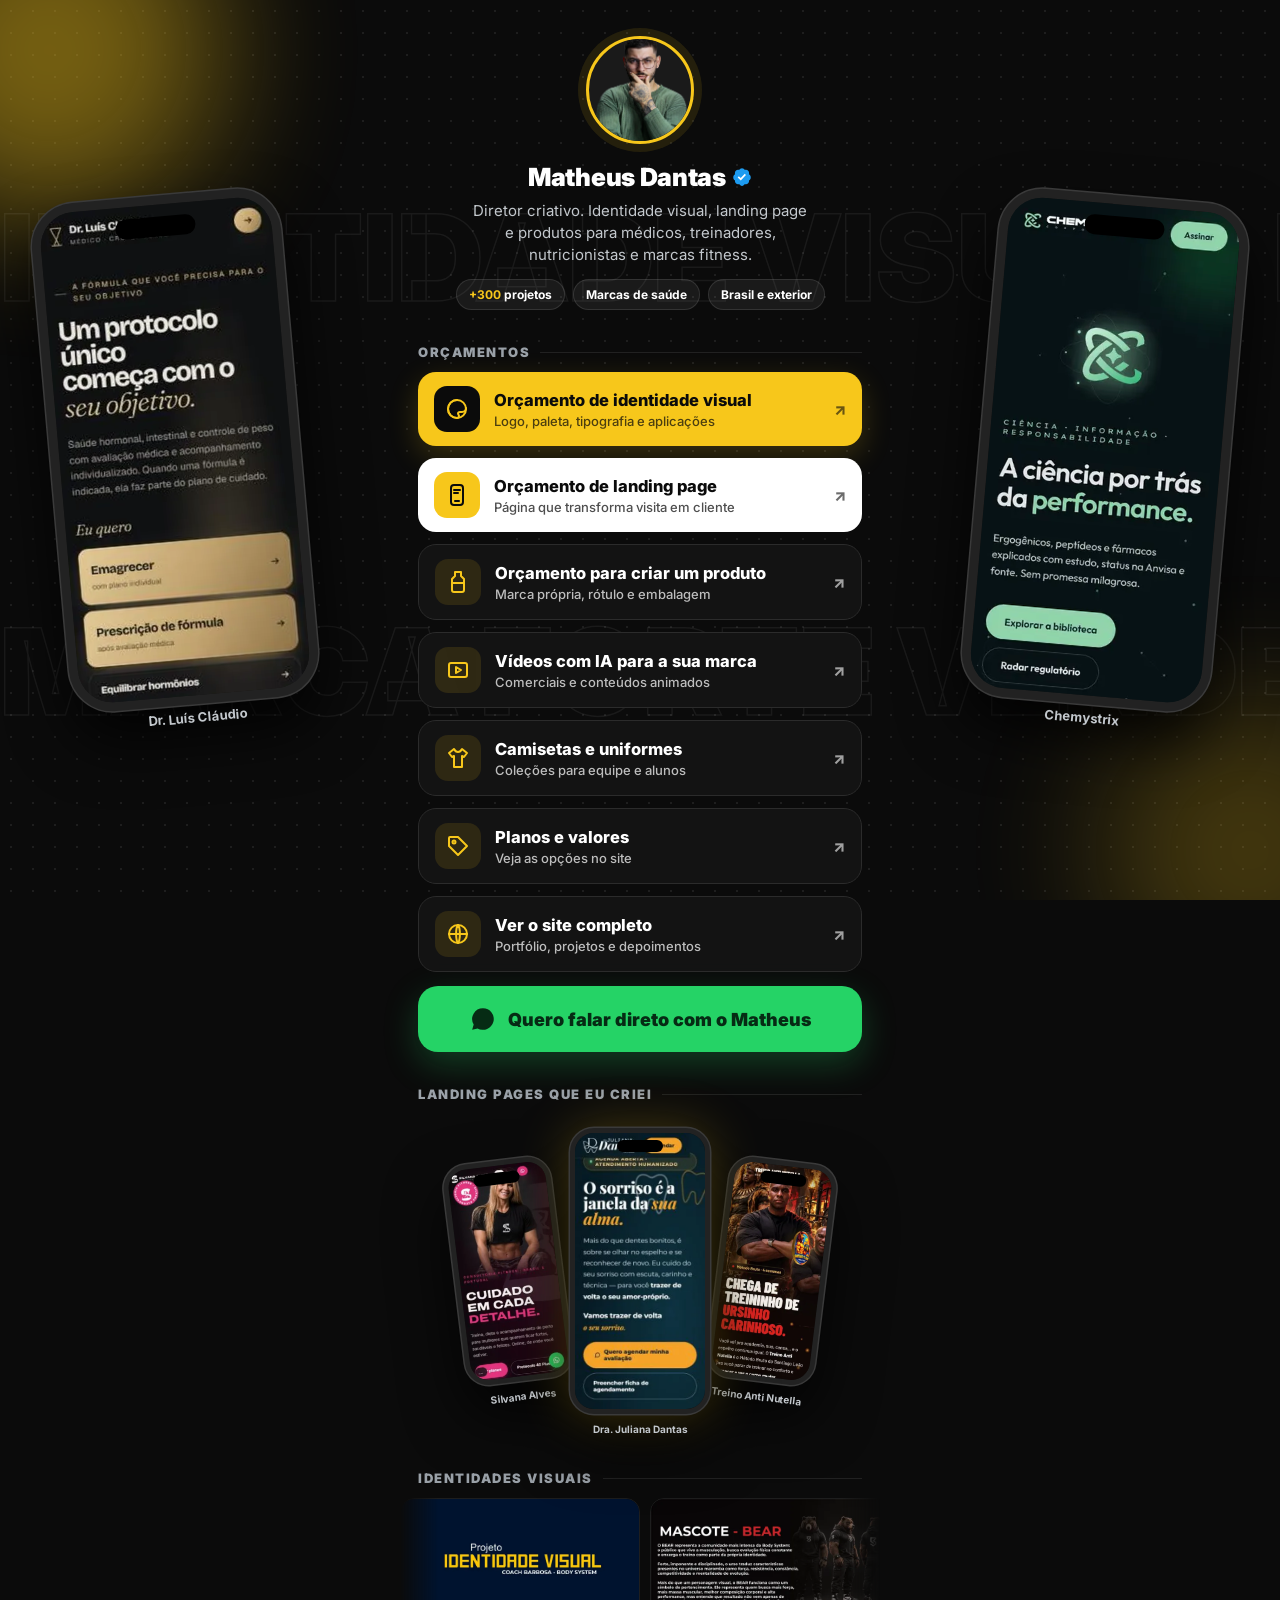
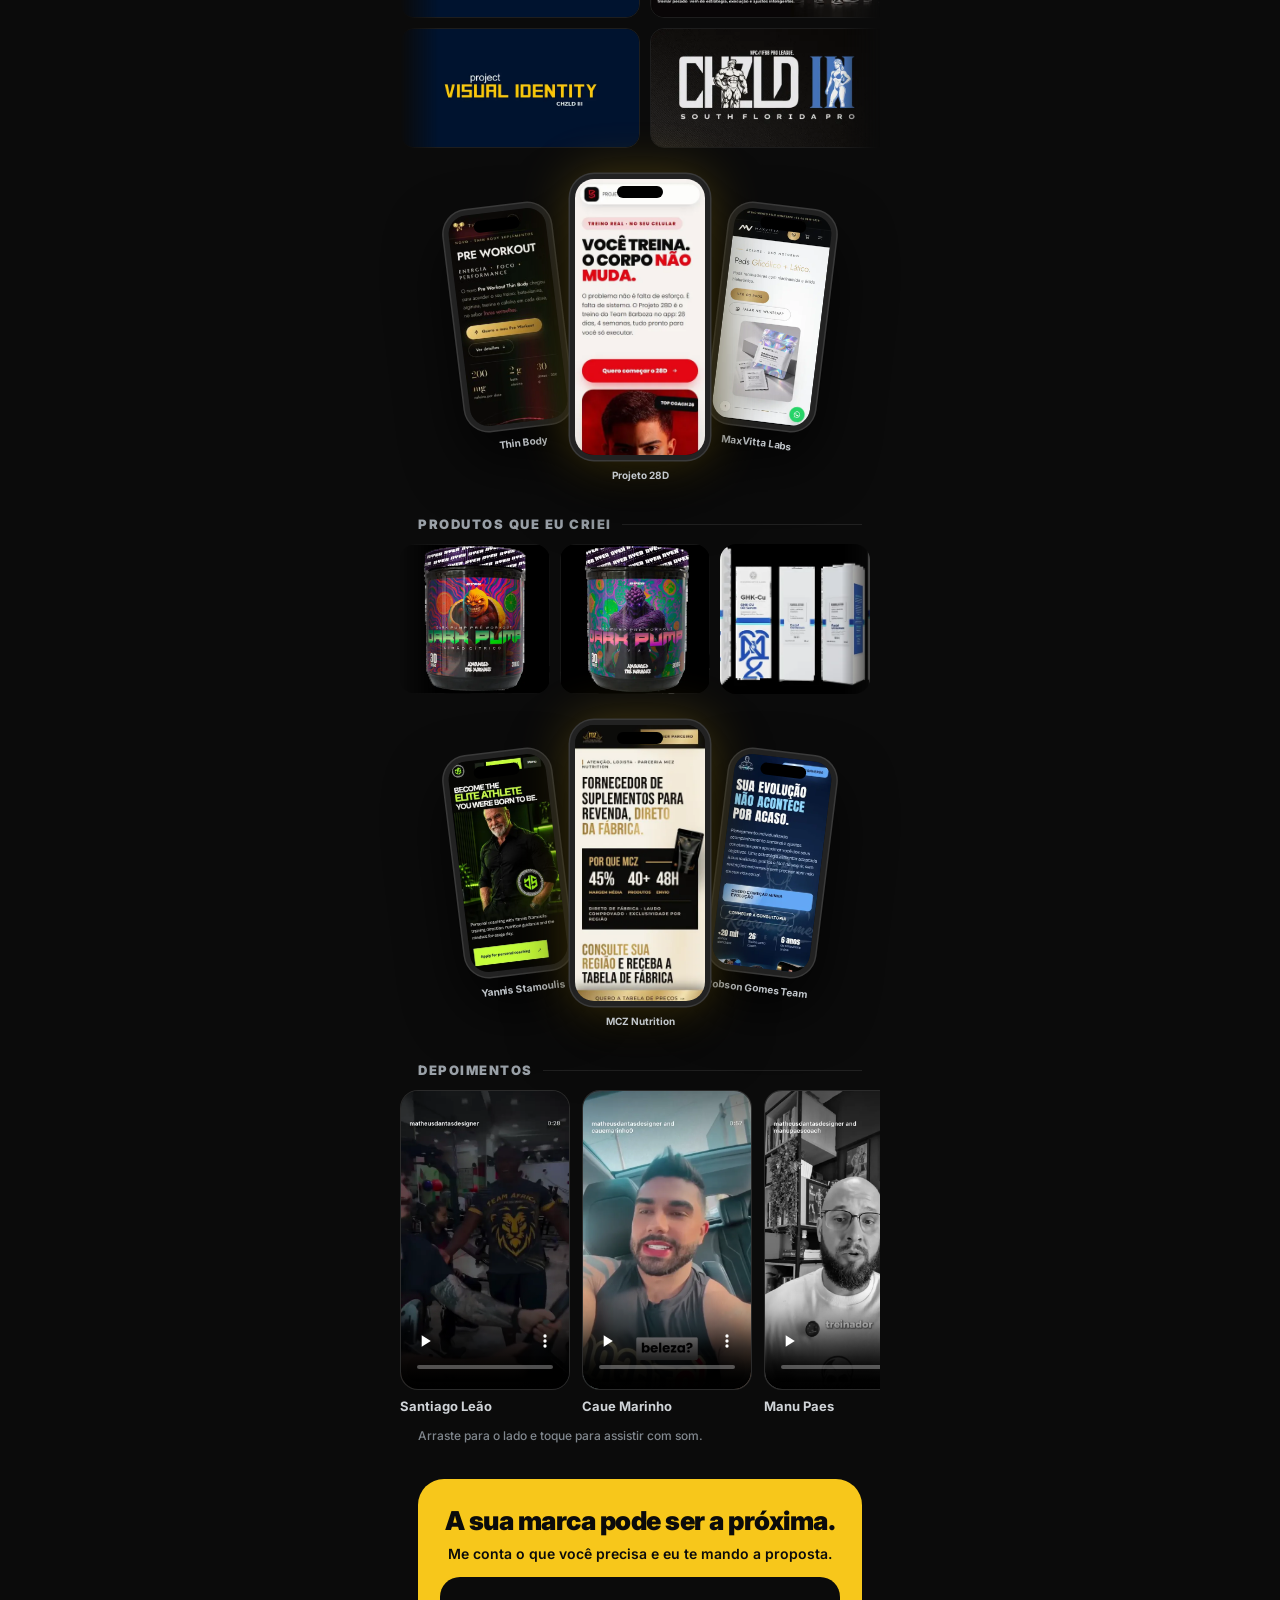
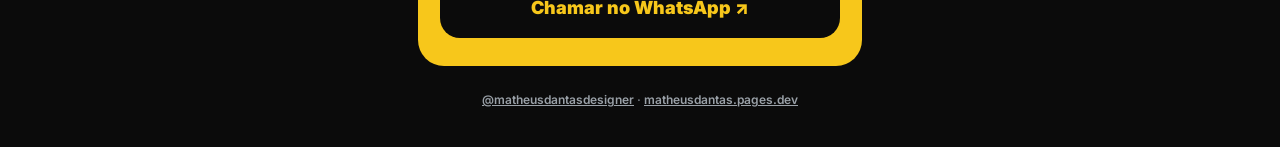
==== commit 0aa0eefe: "Links: 11 landing pages diferentes, sem repetir Co-Authored-By: Claude Opus 5.5 <noreply@anthropic.c" ====
--- a/links/index.html
+++ b/links/index.html
@@ -29,7 +29,7 @@
 .chips{display:flex;justify-content:center;gap:8px;margin-top:14px;flex-wrap:wrap}
 .chips span{font:700 12px Inter;padding:7px 12px;border-radius:30px;background:#ffffff10;border:1px solid #ffffff1c}
 .chips span b{color:var(--y)}
-.duo{display:flex;justify-content:center;gap:16px;margin:28px 0 6px;position:relative}
+.duo{display:flex;justify-content:center;gap:16px;margin:28px 0 64px;position:relative}
 .ph{width:148px;height:300px;border-radius:30px;background:#111;border:6px solid #222;box-shadow:0 0 0 1.5px #3a3a3a,0 30px 60px #000c;overflow:hidden;position:relative}
 .ph:before{content:"";position:absolute;top:7px;left:50%;width:46px;height:12px;margin-left:-23px;background:#000;border-radius:10px;z-index:2}
 .scr{position:absolute;inset:0;overflow:hidden;border-radius:24px}
@@ -37,17 +37,17 @@
 .p2 .scr img{animation-duration:30s;animation-delay:-8s}
 @keyframes sc{0%,6%{transform:translateY(0)}100%{transform:translateY(calc(-100% + 288px))}}
 .duo .p1{transform:rotate(-6deg) translateY(10px)} .duo .p2{transform:rotate(6deg) translateY(10px)}
-.duo .lb{position:absolute;bottom:-14px;left:50%;transform:translateX(-50%);background:var(--y);color:var(--k);font:900 12px Inter;padding:7px 14px;border-radius:20px;white-space:nowrap;z-index:3}
+.duo .lb{position:absolute;bottom:-58px;left:50%;transform:translateX(-50%);background:var(--y);color:var(--k);font:900 12px Inter;padding:7px 14px;border-radius:20px;white-space:nowrap;z-index:3}
 .p3 .scr img{animation-duration:28s;animation-delay:-14s}.p4 .scr img{animation-duration:34s;animation-delay:-4s}
-.trio{display:flex;justify-content:center;align-items:center;gap:10px;margin:6px -10px 0}
-.trio .ph{width:118px;height:240px;border-radius:24px;border-width:5px}
+.trio{display:flex;justify-content:center;align-items:center;gap:8px;margin:6px 0 0}
+.trio .ph{width:108px;height:222px;border-radius:24px;border-width:5px}
 .trio .ph .scr{border-radius:19px}
 .trio .ph .scr img{animation-name:scT}
-@keyframes scT{0%,6%{transform:translateY(0)}100%{transform:translateY(calc(-100% + 230px))}}
+@keyframes scT{0%,6%{transform:translateY(0)}100%{transform:translateY(calc(-100% + 212px))}}
 .trio .mid{width:140px;height:286px;z-index:2;box-shadow:0 0 0 1.5px #3a3a3a,0 0 50px #f7c71b40,0 30px 60px #000c}
 .trio .mid .scr img{animation-name:sc}
 .trio .p3{transform:rotate(-7deg)}.trio .p1{transform:rotate(7deg)}
-.duo2{margin-top:34px}
+.trio{margin-top:26px;padding-bottom:22px}.nm{position:absolute;left:-6px;right:-6px;bottom:-26px;text-align:center;font:700 10px/1.15 Inter;color:#c3c8cd}.ph{overflow:visible}.side .nm{font-size:13px;bottom:-30px}
 .side{display:none}
 h2{font:900 13px Inter;letter-spacing:1.5px;color:#9aa1a8;margin:34px 0 12px;display:flex;align-items:center;gap:10px}
 h2:after{content:"";flex:1;height:1px;background:#ffffff18}
@@ -83,22 +83,22 @@
 .end .cta{background:var(--k);color:var(--y);box-shadow:none;animation:none}
 footer{text-align:center;margin-top:26px;font:600 12px Inter;color:#6d747b} footer a{color:#9aa1a8}
 @media (min-width:1220px){
- .duo:not(.duo2){display:none}
+ .d1{display:none}
  .side{display:flex;flex-direction:column;gap:40px;position:fixed;top:50%;z-index:1;transform:translateY(-50%)}
- .side .ph{width:190px;height:390px;border-radius:38px;border-width:8px}
+ .side .ph{width:250px;height:510px;border-radius:44px;border-width:9px}
  .side .ph:before{width:80px;height:20px;margin-left:-40px;top:12px}
  .side .scr{border-radius:34px}
  .side .scr img{animation-name:scD}
- @keyframes scD{0%,6%{transform:translateY(0)}100%{transform:translateY(calc(-100% + 374px))}}
- .sl{left:calc(50% - 590px)} .sl .ph{transform:rotate(-5deg)} .sl .p3{margin-left:120px}
- .sr{right:calc(50% - 590px)} .sr .ph{transform:rotate(5deg)} .sr .p4{margin-left:-120px}
+ @keyframes scD{0%,6%{transform:translateY(0)}100%{transform:translateY(calc(-100% + 492px))}}
+ .sl{left:calc(50% - 590px)} .sl .ph{transform:rotate(-5deg)}
+ .sr{right:calc(50% - 590px)} .sr .ph{transform:rotate(5deg)}
 }
 @media (prefers-reduced-motion:reduce){*{animation:none!important;transition:none!important}}
 </style></head><body>
 <div class="bg"><div class="orb o1"></div><div class="orb o2"></div>
 <div class="ghost" style="top:22%">IDENTIDADE VISUAL · LANDING PAGE · PRODUTO · IDENTIDADE VISUAL · LANDING PAGE · PRODUTO · </div>
 <div class="ghost" style="top:68%;animation-direction:reverse">MARCA FORTE VENDE MAIS · MARCA FORTE VENDE MAIS · MARCA FORTE VENDE MAIS · </div></div>
-<div class="side sl"><div class="ph p1"><div class="scr"><img src="lp3.webp" alt="Landing page Treino Anti Nutella"></div></div><div class="ph p3"><div class="scr"><img src="lp5.webp" alt="Landing page Projeto 28D"></div></div></div><div class="side sr"><div class="ph p2"><div class="scr"><img src="lp4.webp" alt="Landing page Thin Body"></div></div><div class="ph p4"><div class="scr"><img src="lp2.webp" alt="Landing page MaxVitta Labs"></div></div></div>
+<div class="side sl"><div class="ph "><div class="scr"><img src="drluis.webp" alt="Landing page Dr. Luís Cláudio" loading="lazy"></div><span class="nm">Dr. Luís Cláudio</span></div></div><div class="side sr"><div class="ph "><div class="scr"><img src="chemystrix.webp" alt="Landing page Chemystrix" loading="lazy"></div><span class="nm">Chemystrix</span></div></div>
 <main>
 <header class="top">
 <img class="av" src="/assets/matheus-recorte.webp" alt="Matheus Dantas">
@@ -106,15 +106,15 @@
 <p class="bio">Diretor criativo. Identidade visual, landing page e produtos para médicos, treinadores, nutricionistas e marcas fitness.</p>
 <div class="chips"><span><b>+300</b> projetos</span><span>Marcas de saúde</span><span>Brasil e exterior</span></div>
 </header>
-<div class="duo"><div class="ph p1"><div class="scr"><img src="lp3.webp" alt="Landing page Treino Anti Nutella"></div></div><div class="ph p2"><div class="scr"><img src="lp4.webp" alt="Landing page Thin Body"></div></div><span class="lb">LANDING PAGES QUE EU CRIEI</span></div>
+<div class="duo d1"><div class="ph p1"><div class="scr"><img src="drluis.webp" alt="Landing page Dr. Luís Cláudio" loading="lazy"></div><span class="nm">Dr. Luís Cláudio</span></div><div class="ph p2"><div class="scr"><img src="chemystrix.webp" alt="Landing page Chemystrix" loading="lazy"></div><span class="nm">Chemystrix</span></div><span class="lb">LANDING PAGES QUE EU CRIEI</span></div>
 <h2>ORÇAMENTOS</h2>
 <nav><a class="b y" href="https://wa.me/5521979514356?text=Ol%C3%A1%20Matheus%21%20Vim%20pelo%20seu%20Instagram%20e%20quero%20saber%20mais%20sobre%20identidade%20visual." target=_blank rel=noopener><span class="ic"><svg viewBox="0 0 24 24" fill="none" stroke="currentColor" stroke-width="2" stroke-linecap="round" stroke-linejoin="round"><circle cx="12" cy="12" r="9"/><path d="M12 3a9 9 0 0 0 0 18c1.5 0 2-1 2-2s-1-1.5-1-2.5 1-1.5 2-1.5h2a4 4 0 0 0 4-4"/></svg></span><span class="tx"><b>Orçamento de identidade visual</b><small>Logo, paleta, tipografia e aplicações</small></span><span class="ar">↗</span></a><a class="b w" href="https://wa.me/5521979514356?text=Ol%C3%A1%20Matheus%21%20Vim%20pelo%20seu%20Instagram%20e%20quero%20saber%20mais%20sobre%20landing%20page." target=_blank rel=noopener><span class="ic"><svg viewBox="0 0 24 24" fill="none" stroke="currentColor" stroke-width="2" stroke-linecap="round" stroke-linejoin="round"><rect x="6" y="2" width="12" height="20" rx="3"/><path d="M10 18h4M9 7h6M9 10h4"/></svg></span><span class="tx"><b>Orçamento de landing page</b><small>Página que transforma visita em cliente</small></span><span class="ar">↗</span></a><a class="b k" href="https://wa.me/5521979514356?text=Ol%C3%A1%20Matheus%21%20Vim%20pelo%20seu%20Instagram%20e%20quero%20criar%20um%20produto%20com%20a%20minha%20marca." target=_blank rel=noopener><span class="ic"><svg viewBox="0 0 24 24" fill="none" stroke="currentColor" stroke-width="2" stroke-linecap="round" stroke-linejoin="round"><path d="M9 2h6v4l3 3v11a2 2 0 0 1-2 2H8a2 2 0 0 1-2-2V9l3-3z"/><path d="M6 13h12"/></svg></span><span class="tx"><b>Orçamento para criar um produto</b><small>Marca própria, rótulo e embalagem</small></span><span class="ar">↗</span></a><a class="b k" href="https://wa.me/5521979514356?text=Ol%C3%A1%20Matheus%21%20Vim%20pelo%20seu%20Instagram%20e%20quero%20v%C3%ADdeos%20com%20IA%20para%20a%20minha%20marca." target=_blank rel=noopener><span class="ic"><svg viewBox="0 0 24 24" fill="none" stroke="currentColor" stroke-width="2" stroke-linecap="round" stroke-linejoin="round"><rect x="3" y="5" width="18" height="14" rx="2"/><path d="M10 9l5 3-5 3z"/></svg></span><span class="tx"><b>Vídeos com IA para a sua marca</b><small>Comerciais e conteúdos animados</small></span><span class="ar">↗</span></a><a class="b k" href="https://wa.me/5521979514356?text=Ol%C3%A1%20Matheus%21%20Vim%20pelo%20seu%20Instagram%20e%20quero%20camisetas%20para%20a%20minha%20marca." target=_blank rel=noopener><span class="ic"><svg viewBox="0 0 24 24" fill="none" stroke="currentColor" stroke-width="2" stroke-linecap="round" stroke-linejoin="round"><path d="M8 3l-5 4 3 4 2-1v11h8V10l2 1 3-4-5-4c-1 2-2.5 3-4 3s-3-1-4-3z"/></svg></span><span class="tx"><b>Camisetas e uniformes</b><small>Coleções para equipe e alunos</small></span><span class="ar">↗</span></a><a class="b k" href="https://matheusdantas.pages.dev/#ofertas" target=_blank rel=noopener><span class="ic"><svg viewBox="0 0 24 24" fill="none" stroke="currentColor" stroke-width="2" stroke-linecap="round" stroke-linejoin="round"><path d="M3 12V4a1 1 0 0 1 1-1h8l9 9-9 9z"/><circle cx="8" cy="8" r="1.5"/></svg></span><span class="tx"><b>Planos e valores</b><small>Veja as opções no site</small></span><span class="ar">↗</span></a><a class="b k" href="https://matheusdantas.pages.dev/" target=_blank rel=noopener><span class="ic"><svg viewBox="0 0 24 24" fill="none" stroke="currentColor" stroke-width="2" stroke-linecap="round" stroke-linejoin="round"><circle cx="12" cy="12" r="9"/><path d="M3 12h18M12 3c2.5 2.7 2.5 15.3 0 18M12 3c-2.5 2.7-2.5 15.3 0 18"/></svg></span><span class="tx"><b>Ver o site completo</b><small>Portfólio, projetos e depoimentos</small></span><span class="ar">↗</span></a></nav>
 <a class="cta" href="https://wa.me/5521979514356?text=Ol%C3%A1%20Matheus%21%20Vim%20pelo%20seu%20Instagram%20e%20quero%20falar%20com%20voc%C3%AA." target="_blank" rel="noopener"><svg viewBox="0 0 24 24"><path fill="currentColor" d="M12 2a10 10 0 0 0-8.6 15.1L2 22l5-1.3A10 10 0 1 0 12 2Zm4.5 12.1c-.2-.1-1.5-.7-1.7-.8s-.4-.1-.6.1-.6.8-.8 1-.3.2-.5.1a6.7 6.7 0 0 1-3.3-2.9c-.3-.4.3-.4.7-1.3.1-.2 0-.3 0-.4l-.8-1.8c-.2-.5-.4-.4-.6-.4h-.5a1 1 0 0 0-.7.3 3 3 0 0 0-.9 2.2 5.2 5.2 0 0 0 1.1 2.8 11.9 11.9 0 0 0 4.6 4c1.7.7 2.4.8 3.2.7a2.8 2.8 0 0 0 1.8-1.3 2.3 2.3 0 0 0 .2-1.3c-.1-.1-.3-.2-.5-.3Z"/></svg>Quero falar direto com o Matheus</a>
-<h2>LANDING PAGES QUE EU CRIEI</h2><div class="trio"><div class="ph p3"><div class="scr"><img src="lp5.webp" alt="Landing page Projeto 28D"></div></div><div class="ph p4 mid"><div class="scr"><img src="lp2.webp" alt="Landing page MaxVitta Labs"></div></div><div class="ph p1"><div class="scr"><img src="lp3.webp" alt="Landing page Treino Anti Nutella"></div></div></div><p class="hint" style="text-align:center">Treino Anti Nutella · Thin Body · Projeto 28D · MaxVitta Labs</p><h2>IDENTIDADES VISUAIS</h2>
+<h2>LANDING PAGES QUE EU CRIEI</h2><div class="trio"><div class="ph p3"><div class="scr"><img src="silvana.webp" alt="Landing page Silvana Alves" loading="lazy"></div><span class="nm">Silvana Alves</span></div><div class="ph p4 mid"><div class="scr"><img src="juliana.webp" alt="Landing page Dra. Juliana Dantas" loading="lazy"></div><span class="nm">Dra. Juliana Dantas</span></div><div class="ph p1"><div class="scr"><img src="santiago.webp" alt="Landing page Treino Anti Nutella" loading="lazy"></div><span class="nm">Treino Anti Nutella</span></div></div><h2>IDENTIDADES VISUAIS</h2>
 <div class="mq id"><div class="tr"><img src="g/barbosa-1.webp" alt="" loading="lazy" class=""><img src="g/barbosa-4.webp" alt="" loading="lazy" class=""><img src="g/barbosa-6.webp" alt="" loading="lazy" class=""><img src="g/barbosa-9.webp" alt="" loading="lazy" class=""><img src="g/bestbuilt-1.webp" alt="" loading="lazy" class=""><img src="g/bestbuilt-3.webp" alt="" loading="lazy" class=""><img src="g/bestbuilt-4.webp" alt="" loading="lazy" class=""><img src="g/bestbuilt-6.webp" alt="" loading="lazy" class=""><img src="g/caroline-1.webp" alt="" loading="lazy" class=""><img src="g/caroline-2.webp" alt="" loading="lazy" class=""><img src="g/caroline-3.webp" alt="" loading="lazy" class=""><img src="g/caroline-4.webp" alt="" loading="lazy" class=""><img src="g/barbosa-1.webp" alt="" loading="lazy" class=""><img src="g/barbosa-4.webp" alt="" loading="lazy" class=""><img src="g/barbosa-6.webp" alt="" loading="lazy" class=""><img src="g/barbosa-9.webp" alt="" loading="lazy" class=""><img src="g/bestbuilt-1.webp" alt="" loading="lazy" class=""><img src="g/bestbuilt-3.webp" alt="" loading="lazy" class=""><img src="g/bestbuilt-4.webp" alt="" loading="lazy" class=""><img src="g/bestbuilt-6.webp" alt="" loading="lazy" class=""><img src="g/caroline-1.webp" alt="" loading="lazy" class=""><img src="g/caroline-2.webp" alt="" loading="lazy" class=""><img src="g/caroline-3.webp" alt="" loading="lazy" class=""><img src="g/caroline-4.webp" alt="" loading="lazy" class=""></div></div><div class="mq id rev"><div class="tr"><img src="g/chzld-1.webp" alt="" loading="lazy" class=""><img src="g/chzld-3.webp" alt="" loading="lazy" class=""><img src="g/chzld-5.webp" alt="" loading="lazy" class=""><img src="g/chzld-6.webp" alt="" loading="lazy" class=""><img src="g/neuroceptix-1.webp" alt="" loading="lazy" class=""><img src="g/neuroceptix-2.webp" alt="" loading="lazy" class=""><img src="g/neuroceptix-3.webp" alt="" loading="lazy" class=""><img src="g/neuroceptix-4.webp" alt="" loading="lazy" class=""><img src="g/zonta-1.webp" alt="" loading="lazy" class=""><img src="g/zonta-2.webp" alt="" loading="lazy" class=""><img src="g/zonta-3.webp" alt="" loading="lazy" class=""><img src="g/zonta-4.webp" alt="" loading="lazy" class=""><img src="g/c-halloween.webp" alt="" loading="lazy" class=""><img src="g/c-hepa.webp" alt="" loading="lazy" class=""><img src="g/c-mascote.webp" alt="" loading="lazy" class=""><img src="g/c-rotulos.webp" alt="" loading="lazy" class=""><img src="g/c-whey.webp" alt="" loading="lazy" class=""><img src="g/chzld-1.webp" alt="" loading="lazy" class=""><img src="g/chzld-3.webp" alt="" loading="lazy" class=""><img src="g/chzld-5.webp" alt="" loading="lazy" class=""><img src="g/chzld-6.webp" alt="" loading="lazy" class=""><img src="g/neuroceptix-1.webp" alt="" loading="lazy" class=""><img src="g/neuroceptix-2.webp" alt="" loading="lazy" class=""><img src="g/neuroceptix-3.webp" alt="" loading="lazy" class=""><img src="g/neuroceptix-4.webp" alt="" loading="lazy" class=""><img src="g/zonta-1.webp" alt="" loading="lazy" class=""><img src="g/zonta-2.webp" alt="" loading="lazy" class=""><img src="g/zonta-3.webp" alt="" loading="lazy" class=""><img src="g/zonta-4.webp" alt="" loading="lazy" class=""><img src="g/c-halloween.webp" alt="" loading="lazy" class=""><img src="g/c-hepa.webp" alt="" loading="lazy" class=""><img src="g/c-mascote.webp" alt="" loading="lazy" class=""><img src="g/c-rotulos.webp" alt="" loading="lazy" class=""><img src="g/c-whey.webp" alt="" loading="lazy" class=""></div></div>
-<h2>PRODUTOS QUE EU CRIEI</h2>
+<div class="trio"><div class="ph p3"><div class="scr"><img src="thinbody.webp" alt="Landing page Thin Body" loading="lazy"></div><span class="nm">Thin Body</span></div><div class="ph p4 mid"><div class="scr"><img src="p28d.webp" alt="Landing page Projeto 28D" loading="lazy"></div><span class="nm">Projeto 28D</span></div><div class="ph p1"><div class="scr"><img src="maxvitta.webp" alt="Landing page MaxVitta Labs" loading="lazy"></div><span class="nm">MaxVitta Labs</span></div></div><h2>PRODUTOS QUE EU CRIEI</h2>
 <div class="mq pl"><div class="tr"><img src="g/pl-dark-pump-limao.webp" alt="" loading="lazy" class=""><img src="g/pl-dark-pump-uva.webp" alt="" loading="lazy" class=""><img src="g/pl-ghk-cu-serum.webp" alt="" loading="lazy" class=""><img src="g/pl-mcz-muscle-gold.webp" alt="" loading="lazy" class=""><img src="g/pl-neuroceptix-viais.webp" alt="" loading="lazy" class=""><img src="g/pl-nyer-whey.webp" alt="" loading="lazy" class=""><img src="g/pl-dark-pump-limao.webp" alt="" loading="lazy" class=""><img src="g/pl-dark-pump-uva.webp" alt="" loading="lazy" class=""><img src="g/pl-ghk-cu-serum.webp" alt="" loading="lazy" class=""><img src="g/pl-mcz-muscle-gold.webp" alt="" loading="lazy" class=""><img src="g/pl-neuroceptix-viais.webp" alt="" loading="lazy" class=""><img src="g/pl-nyer-whey.webp" alt="" loading="lazy" class=""></div></div>
-<div class="duo duo2"><div class="ph p2"><div class="scr"><img src="lp4.webp" alt="Landing page Thin Body"></div></div><div class="ph p3"><div class="scr"><img src="lp5.webp" alt="Landing page Projeto 28D"></div></div><span class="lb">PÁGINAS QUE VENDEM</span></div><h2>DEPOIMENTOS</h2>
+<div class="trio"><div class="ph p3"><div class="scr"><img src="yannis.webp" alt="Landing page Yannis Stamoulis" loading="lazy"></div><span class="nm">Yannis Stamoulis</span></div><div class="ph p4 mid"><div class="scr"><img src="mcz.webp" alt="Landing page MCZ Nutrition" loading="lazy"></div><span class="nm">MCZ Nutrition</span></div><div class="ph p1"><div class="scr"><img src="robson.webp" alt="Landing page Robson Gomes Team" loading="lazy"></div><span class="nm">Robson Gomes Team</span></div></div><h2>DEPOIMENTOS</h2>
 <div class="dep"><figure><video src="/assets/depoimentos/santiago-leao.mp4" poster="/assets/depoimentos/santiago-leao.webp" preload="none" playsinline controls aria-label="Depoimento de Santiago Leão"></video><figcaption>Santiago Leão</figcaption></figure><figure><video src="/assets/depoimentos/caue-marinho.mp4" poster="/assets/depoimentos/caue-marinho.webp" preload="none" playsinline controls aria-label="Depoimento de Caue Marinho"></video><figcaption>Caue Marinho</figcaption></figure><figure><video src="/assets/depoimentos/manu-paes.mp4" poster="/assets/depoimentos/manu-paes.webp" preload="none" playsinline controls aria-label="Depoimento de Manu Paes"></video><figcaption>Manu Paes</figcaption></figure><figure><video src="/assets/depoimentos/yannis-stamoulis.mp4" poster="/assets/depoimentos/yannis-stamoulis.webp" preload="none" playsinline controls aria-label="Depoimento de Yannis Stamoulis"></video><figcaption>Yannis Stamoulis</figcaption></figure><figure><video src="/assets/depoimentos/leo-ruotolo.mp4" poster="/assets/depoimentos/leo-ruotolo.webp" preload="none" playsinline controls aria-label="Depoimento de Leo Ruotolo"></video><figcaption>Leo Ruotolo</figcaption></figure><figure><video src="/assets/depoimentos/mathias.mp4" poster="/assets/depoimentos/mathias.webp" preload="none" playsinline controls aria-label="Depoimento de Mathias"></video><figcaption>Mathias</figcaption></figure></div>
 <p class="hint">Arraste para o lado e toque para assistir com som.</p>
 <section class="end"><h3>A sua marca pode ser a próxima.</h3><p>Me conta o que você precisa e eu te mando a proposta.</p>
